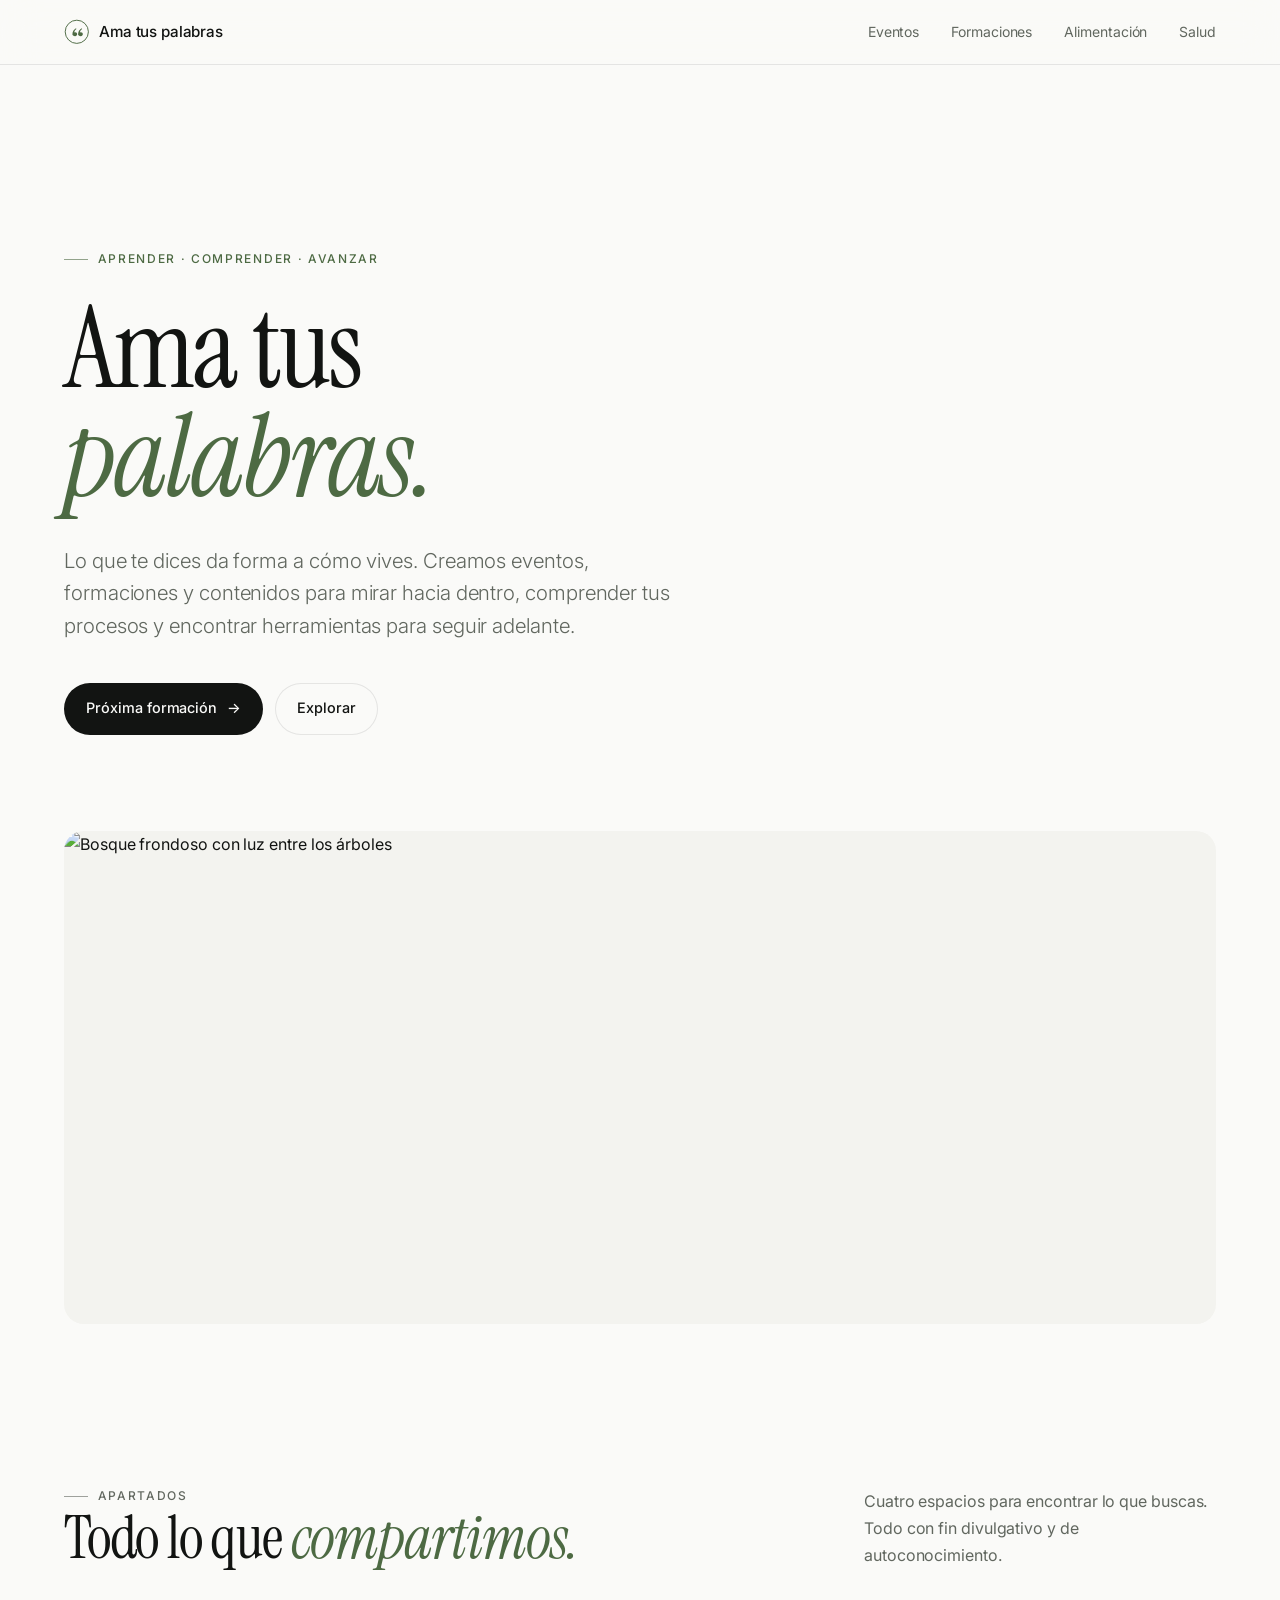
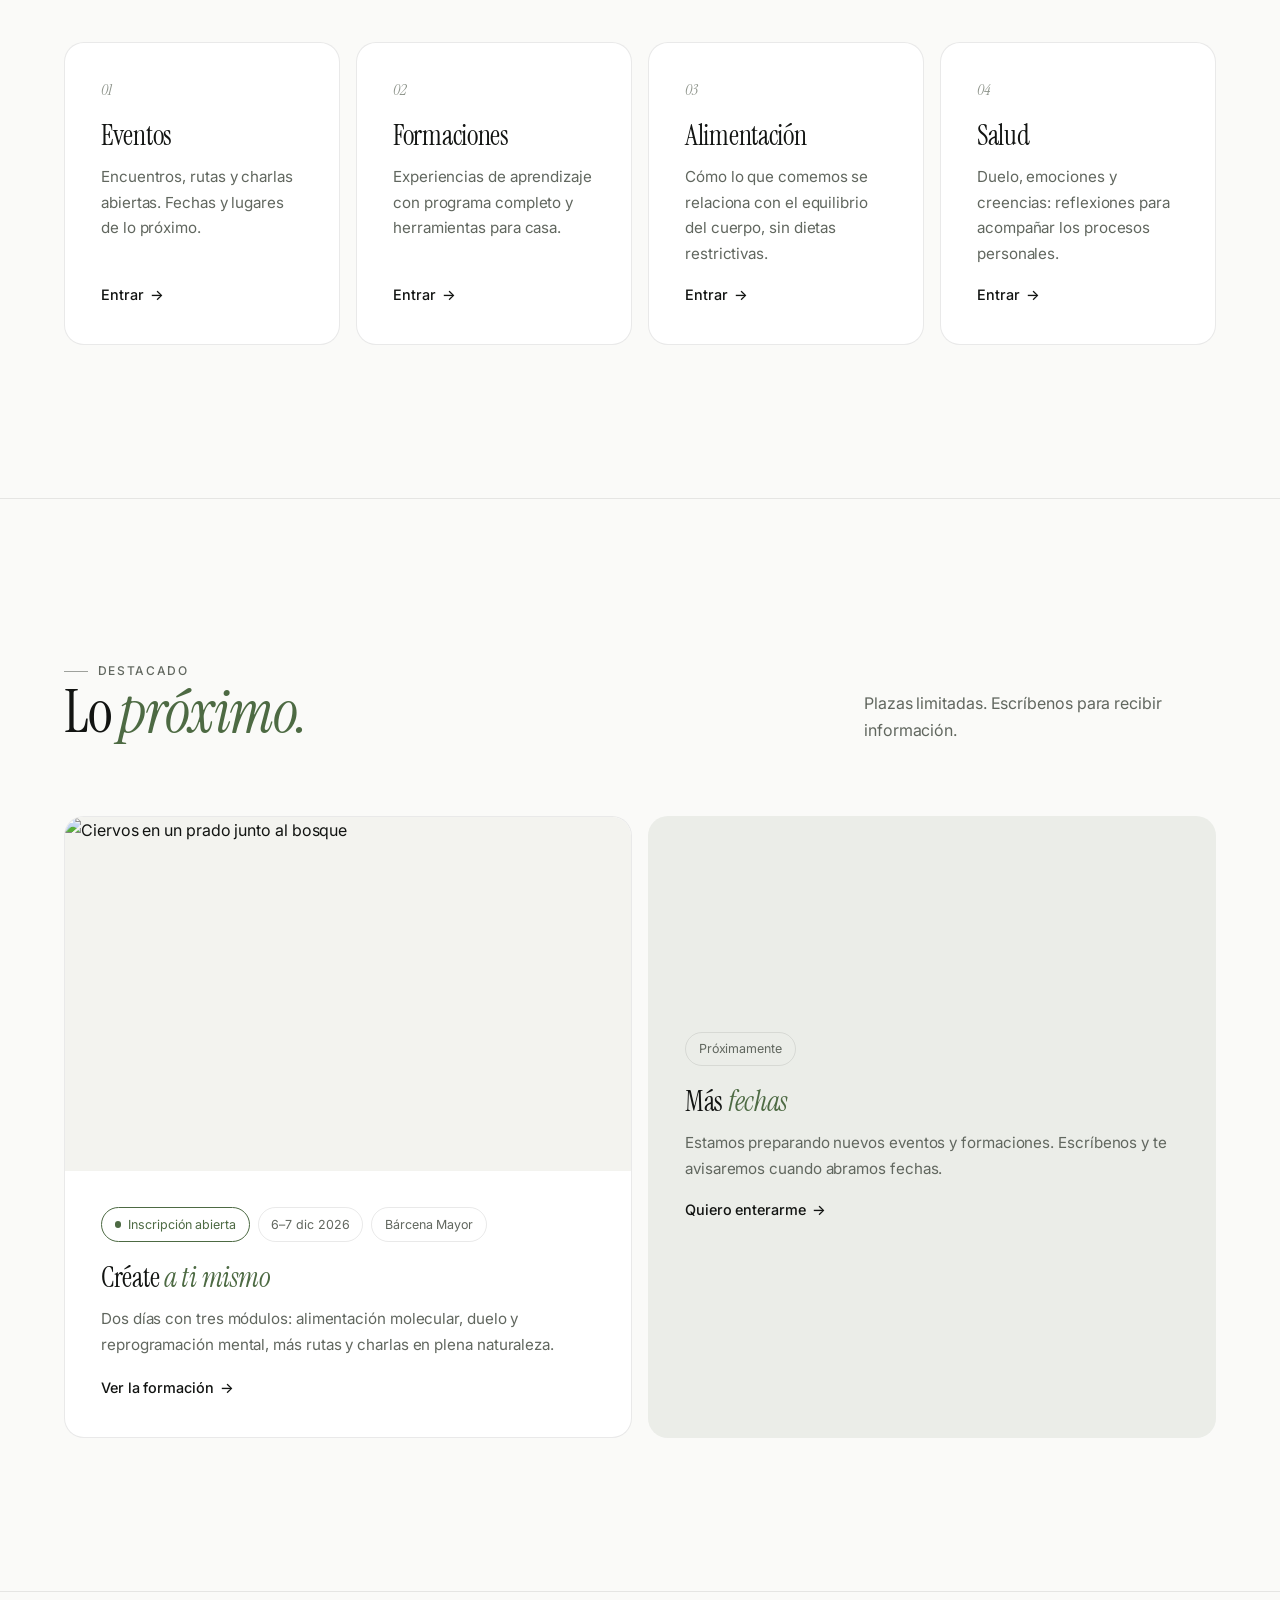
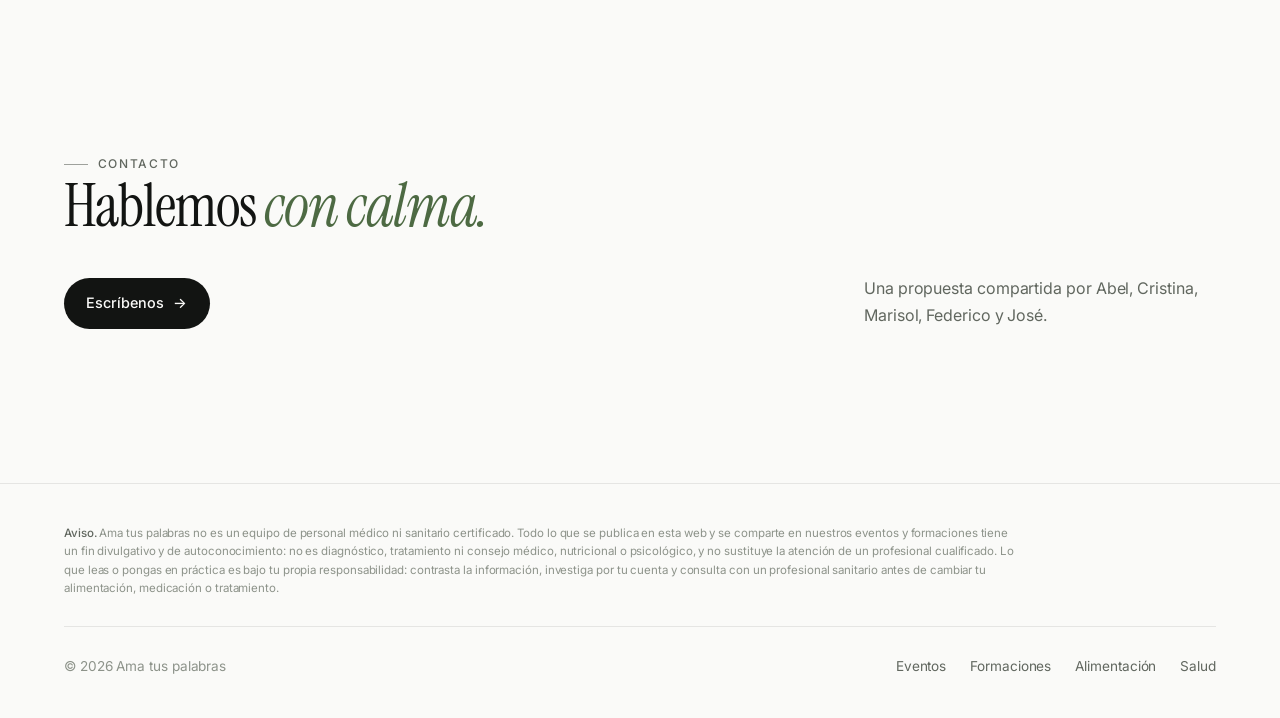
==== index.html @ 0606bfc2 "Web de Ama tus palabras con apartados Portada, eventos, formaciones, alimentación y salud con estilo" ====
<!doctype html>
<html lang="es">
<head>
  <meta charset="utf-8">
  <meta name="viewport" content="width=device-width, initial-scale=1, viewport-fit=cover">
  <meta name="color-scheme" content="light dark">
  <meta name="theme-color" content="#fafaf8" media="(prefers-color-scheme: light)">
  <meta name="theme-color" content="#0b0c0b" media="(prefers-color-scheme: dark)">
  <meta name="description" content="Ama tus palabras: eventos, formaciones y divulgación sobre alimentación y salud para comprender tus procesos y avanzar.">
  <title>Ama tus palabras</title>
  <link rel="icon" href="assets/mark.svg" type="image/svg+xml">
  <link rel="preconnect" href="https://fonts.googleapis.com">
  <link rel="preconnect" href="https://fonts.gstatic.com" crossorigin>
  <link rel="stylesheet" href="assets/site.css">
</head>
<body>
  <header class="site-header">
    <div class="wrap">
      <a class="brand" href="./" aria-label="Ama tus palabras, inicio">
        <svg viewBox="0 0 32 32" aria-hidden="true"><circle cx="16" cy="16" r="14.5" fill="none" stroke="currentColor" stroke-width="1.2"/><path d="M10.5 19.5c0-3.6 1.6-6.4 4.4-8l.7 1c-1.7 1.2-2.6 2.6-2.8 4.3.4-.2.8-.3 1.3-.3 1.4 0 2.4 1 2.4 2.4 0 1.5-1.1 2.6-2.6 2.6-2 0-3.4-1.4-3.4-2zM17.6 19.5c0-3.6 1.6-6.4 4.4-8l.7 1c-1.7 1.2-2.6 2.6-2.8 4.3.4-.2.8-.3 1.3-.3 1.4 0 2.4 1 2.4 2.4 0 1.5-1.1 2.6-2.6 2.6-2 0-3.4-1.4-3.4-2z" fill="currentColor"/></svg>
        <span>Ama tus palabras</span>
      </a>
      <button class="menu-toggle" aria-expanded="false" aria-controls="nav">
        <svg viewBox="0 0 24 24" fill="none" stroke="currentColor" stroke-width="1.5" stroke-linecap="round" aria-hidden="true"><path d="M4 8h16M4 16h16"/></svg>
        <span class="sr-only">Abrir menú</span>
      </button>
      <nav class="nav" id="nav">
        <a href="eventos/">Eventos</a>
        <a href="formaciones/">Formaciones</a>
        <a href="alimentacion/">Alimentación</a>
        <a href="salud/">Salud</a>
      </nav>
    </div>
  </header>

  <main>
    <section class="hero wrap">
      <p class="eyebrow reveal">Aprender · Comprender · Avanzar</p>
      <h1 class="display reveal">Ama tus<br><em>palabras.</em></h1>
      <p class="lead reveal">Lo que te dices da forma a cómo vives. Creamos eventos, formaciones y contenidos para mirar hacia dentro, comprender tus procesos y encontrar herramientas para seguir adelante.</p>
      <div class="actions reveal">
        <a class="button" href="formaciones/crea-te-a-ti-mismo/">Próxima formación <span class="arrow">→</span></a>
        <a class="button ghost" href="#apartados">Explorar</a>
      </div>
    </section>

    <div class="wrap reveal">
      <figure class="hero-media" style="margin:0">
        <img src="https://images.unsplash.com/photo-1448375240586-882707db888b?auto=format&amp;fit=crop&amp;w=1600&amp;q=80"
          srcset="https://images.unsplash.com/photo-1448375240586-882707db888b?auto=format&amp;fit=crop&amp;w=800&amp;q=80 800w,
          https://images.unsplash.com/photo-1448375240586-882707db888b?auto=format&amp;fit=crop&amp;w=1600&amp;q=80 1600w,
          https://images.unsplash.com/photo-1448375240586-882707db888b?auto=format&amp;fit=crop&amp;w=2400&amp;q=80 2400w,
          https://images.unsplash.com/photo-1448375240586-882707db888b?auto=format&amp;fit=crop&amp;w=3840&amp;q=80 3840w"
          sizes="(min-width: 1400px) 76rem, 100vw" alt="Bosque frondoso con luz entre los árboles" fetchpriority="high">
      </figure>
    </div>

    <section class="section wrap" id="apartados">
      <div class="section-head">
        <div>
          <p class="eyebrow reveal">Apartados</p>
          <h2 class="h2 reveal">Todo lo que <em>compartimos.</em></h2>
        </div>
        <p class="reveal">Cuatro espacios para encontrar lo que buscas. Todo con fin divulgativo y de autoconocimiento.</p>
      </div>
      <div class="grid grid-4">
        <a class="card reveal" href="eventos/">
          <span class="num">01</span>
          <h3 class="h3">Eventos</h3>
          <p>Encuentros, rutas y charlas abiertas. Fechas y lugares de lo próximo.</p>
          <span class="link" style="margin-top:auto">Entrar <span class="arrow">→</span></span>
        </a>
        <a class="card reveal" href="formaciones/">
          <span class="num">02</span>
          <h3 class="h3">Formaciones</h3>
          <p>Experiencias de aprendizaje con programa completo y herramientas para casa.</p>
          <span class="link" style="margin-top:auto">Entrar <span class="arrow">→</span></span>
        </a>
        <a class="card reveal" href="alimentacion/">
          <span class="num">03</span>
          <h3 class="h3">Alimentación</h3>
          <p>Cómo lo que comemos se relaciona con el equilibrio del cuerpo, sin dietas restrictivas.</p>
          <span class="link" style="margin-top:auto">Entrar <span class="arrow">→</span></span>
        </a>
        <a class="card reveal" href="salud/">
          <span class="num">04</span>
          <h3 class="h3">Salud</h3>
          <p>Duelo, emociones y creencias: reflexiones para acompañar los procesos personales.</p>
          <span class="link" style="margin-top:auto">Entrar <span class="arrow">→</span></span>
        </a>
      </div>
    </section>

    <section class="section wrap">
      <div class="section-head">
        <div>
          <p class="eyebrow reveal">Destacado</p>
          <h2 class="h2 reveal">Lo <em>próximo.</em></h2>
        </div>
        <p class="reveal">Plazas limitadas. Escríbenos para recibir información.</p>
      </div>
      <div class="grid grid-2">
        <a class="card reveal" href="formaciones/crea-te-a-ti-mismo/" style="padding:0;overflow:hidden">
          <div class="hero-media" style="aspect-ratio:16/10;border-radius:0">
            <img src="https://images.unsplash.com/photo-1472396961693-142e6e269027?auto=format&amp;fit=crop&amp;w=1600&amp;q=80"
          srcset="https://images.unsplash.com/photo-1472396961693-142e6e269027?auto=format&amp;fit=crop&amp;w=800&amp;q=80 800w,
          https://images.unsplash.com/photo-1472396961693-142e6e269027?auto=format&amp;fit=crop&amp;w=1600&amp;q=80 1600w,
          https://images.unsplash.com/photo-1472396961693-142e6e269027?auto=format&amp;fit=crop&amp;w=2400&amp;q=80 2400w"
          sizes="(min-width: 760px) 38rem, 100vw" alt="Ciervos en un prado junto al bosque" loading="lazy">
          </div>
          <div style="padding:clamp(1.5rem,3vw,2.25rem)">
            <div class="tags"><span class="tag live">Inscripción abierta</span><span class="tag">6–7 dic 2026</span><span class="tag">Bárcena Mayor</span></div>
            <h3 class="h3">Créate <em>a ti mismo</em></h3>
            <p>Dos días con tres módulos: alimentación molecular, duelo y reprogramación mental, más rutas y charlas en plena naturaleza.</p>
            <span class="link">Ver la formación <span class="arrow">→</span></span>
          </div>
        </a>
        <div class="card accent reveal" style="justify-content:center">
          <div class="tags"><span class="tag">Próximamente</span></div>
          <h3 class="h3">Más <em>fechas</em></h3>
          <p>Estamos preparando nuevos eventos y formaciones. Escríbenos y te avisaremos cuando abramos fechas.</p>
          <a class="link" href="#contacto">Quiero enterarme <span class="arrow">→</span></a>
        </div>
      </div>
    </section>

    <section class="section wrap" id="contacto">
      <div class="section-head" style="margin-bottom:0">
        <div>
          <p class="eyebrow reveal">Contacto</p>
          <h2 class="h2 reveal">Hablemos <em>con calma.</em></h2>
          <div class="actions reveal">
            <a class="button" href="mailto:?subject=Informaci%C3%B3n%20sobre%20Ama%20tus%20palabras">Escríbenos <span class="arrow">→</span></a>
          </div>
        </div>
        <p class="reveal">Una propuesta compartida por Abel, Cristina, Marisol, Federico y José.</p>
      </div>
    </section>
  </main>

  <footer class="site-footer">
    <div class="wrap">
      <p class="disclaimer"><strong>Aviso.</strong> Ama tus palabras no es un equipo de personal médico ni sanitario certificado. Todo lo que se publica en esta web y se comparte en nuestros eventos y formaciones tiene un fin divulgativo y de autoconocimiento: no es diagnóstico, tratamiento ni consejo médico, nutricional o psicológico, y no sustituye la atención de un profesional cualificado. Lo que leas o pongas en práctica es bajo tu propia responsabilidad: contrasta la información, investiga por tu cuenta y consulta con un profesional sanitario antes de cambiar tu alimentación, medicación o tratamiento.</p>
      <div class="footer-row">
        <span>© 2026 Ama tus palabras</span>
        <nav><a href="eventos/">Eventos</a> <a href="formaciones/">Formaciones</a> <a href="alimentacion/">Alimentación</a> <a href="salud/">Salud</a></nav>
      </div>
    </div>
  </footer>
  <script src="assets/site.js"></script>
</body>
</html>
---- assets/site.css ----
/* Ama tus palabras · sistema visual común
   Claro/oscuro automático según el dispositivo (prefers-color-scheme). */
@import url('https://fonts.googleapis.com/css2?family=Instrument+Serif:ital@0;1&family=Inter:wght@300;400;500;600&display=swap');

:root {
  color-scheme: light dark;
  --bg: #fafaf8;
  --surface: #ffffff;
  --surface-2: #f3f3ef;
  --ink: #121412;
  --muted: #61675f;
  --faint: #8d938a;
  --line: rgba(18, 20, 18, .09);
  --accent: #4d6a43;
  --accent-soft: rgba(77, 106, 67, .09);
  --on-accent: #ffffff;
  --shadow: 0 1px 2px rgba(18, 20, 18, .04), 0 12px 40px -12px rgba(18, 20, 18, .10);
  --header: rgba(250, 250, 248, .78);
  --img-dim: 0;

  --serif: 'Instrument Serif', 'Iowan Old Style', Georgia, serif;
  --sans: 'Inter', system-ui, -apple-system, 'Segoe UI', sans-serif;
  --radius: 1.25rem;
  --wrap: 76rem;
  --gutter: clamp(1rem, 5vw, 4rem);
  --section: clamp(5rem, 12vw, 10rem);
}

@media (prefers-color-scheme: dark) {
  :root {
    --bg: #0b0c0b;
    --surface: #131513;
    --surface-2: #181a18;
    --ink: #eceeea;
    --muted: #a0a69d;
    --faint: #737970;
    --line: rgba(255, 255, 255, .08);
    --accent: #a9c596;
    --accent-soft: rgba(169, 197, 150, .10);
    --on-accent: #0b0c0b;
    --shadow: 0 1px 2px rgba(0, 0, 0, .3), 0 16px 48px -16px rgba(0, 0, 0, .6);
    --header: rgba(11, 12, 11, .72);
    --img-dim: .18;
  }
}

/* Escala suave para pantallas grandes (2K/4K): todo está en rem */
html { font-size: 100%; scroll-behavior: smooth; -webkit-text-size-adjust: 100%; }
@media (min-width: 1800px) { html { font-size: 112.5%; } }
@media (min-width: 2400px) { html { font-size: 131.25%; } }
@media (min-width: 3200px) { html { font-size: 162.5%; } }

*, *::before, *::after { box-sizing: border-box; }
body {
  margin: 0;
  background: var(--bg);
  color: var(--ink);
  font: 400 1rem/1.7 var(--sans);
  letter-spacing: -.005em;
  -webkit-font-smoothing: antialiased;
  -moz-osx-font-smoothing: grayscale;
  text-rendering: optimizeLegibility;
  overflow-x: hidden;
}
img { display: block; max-width: 100%; height: auto; }
a { color: inherit; }
::selection { background: var(--accent); color: var(--on-accent); }
:focus-visible { outline: 2px solid var(--accent); outline-offset: 3px; border-radius: 4px; }

.wrap { width: 100%; max-width: calc(var(--wrap) + 2 * var(--gutter)); margin-inline: auto; padding-inline: var(--gutter); }
.sr-only { position: absolute; width: 1px; height: 1px; padding: 0; margin: -1px; overflow: hidden; clip: rect(0 0 0 0); white-space: nowrap; border: 0; }

/* Cabecera */
.site-header {
  position: sticky; top: 0; z-index: 20;
  background: var(--header);
  backdrop-filter: saturate(1.6) blur(18px);
  -webkit-backdrop-filter: saturate(1.6) blur(18px);
  border-bottom: 1px solid var(--line);
}
.site-header .wrap { height: 4rem; display: flex; align-items: center; justify-content: space-between; gap: 1.5rem; }
.brand { display: inline-flex; align-items: center; gap: .6rem; text-decoration: none; font-weight: 500; font-size: .95rem; letter-spacing: -.01em; }
.brand svg { width: 1.6rem; height: 1.6rem; color: var(--accent); }
.brand small { color: var(--faint); font-weight: 400; }
.nav { display: flex; align-items: center; gap: 2rem; }
.nav a { text-decoration: none; font-size: .875rem; color: var(--muted); transition: color .2s; }
.nav a:hover, .nav a[aria-current="page"] { color: var(--ink); }
.menu-toggle { display: none; background: none; border: 0; padding: .5rem; margin-right: -.5rem; color: var(--ink); cursor: pointer; }
.menu-toggle svg { width: 1.4rem; height: 1.4rem; display: block; }

@media (max-width: 760px) {
  .menu-toggle { display: block; }
  .brand small { display: none; }
  .nav {
    display: none; position: absolute; top: 4rem; left: 0; right: 0;
    flex-direction: column; align-items: stretch; gap: 0;
    padding: .5rem var(--gutter) 1.25rem;
    background: var(--bg); border-bottom: 1px solid var(--line);
  }
  .nav.open { display: flex; }
  .nav a { padding: .8rem 0; font-size: 1rem; border-bottom: 1px solid var(--line); }
  .nav a:last-child { border-bottom: 0; }
}

/* Tipografía */
.eyebrow {
  display: inline-flex; align-items: center; gap: .6rem;
  font-size: .75rem; font-weight: 500; letter-spacing: .14em; text-transform: uppercase; color: var(--accent);
  margin: 0 0 1.5rem;
}
.eyebrow::before { content: ""; width: 1.5rem; height: 1px; background: currentColor; opacity: .6; }
.display {
  font: 400 clamp(3.2rem, 9vw, 7.5rem)/.95 var(--serif);
  letter-spacing: -.025em; margin: 0;
}
.h2 { font: 400 clamp(2.2rem, 5vw, 3.75rem)/1.05 var(--serif); letter-spacing: -.02em; margin: 0; }
.h3 { font: 400 1.75rem/1.15 var(--serif); letter-spacing: -.01em; margin: 0; }
.display em, .h2 em, .h3 em { font-style: italic; color: var(--accent); }
.lead { font-size: clamp(1.1rem, 1.6vw, 1.3rem); line-height: 1.6; color: var(--muted); font-weight: 300; max-width: 38rem; margin: 2rem 0 0; }
.muted { color: var(--muted); }
.small { font-size: .875rem; }

/* Botones */
.actions { display: flex; flex-wrap: wrap; gap: .75rem; margin-top: 2.5rem; }
.button {
  display: inline-flex; align-items: center; gap: .6rem;
  padding: .85rem 1.4rem; border-radius: 999px;
  background: var(--ink); color: var(--bg);
  font-size: .9rem; font-weight: 500; text-decoration: none;
  transition: transform .25s cubic-bezier(.2,.8,.2,1), opacity .2s;
}
.button:hover { transform: translateY(-1px); opacity: .9; }
.button.ghost { background: transparent; color: var(--ink); box-shadow: inset 0 0 0 1px var(--line); }
.button.ghost:hover { box-shadow: inset 0 0 0 1px var(--muted); }
.arrow { transition: transform .25s; }
a:hover > .arrow { transform: translateX(3px); }

/* Secciones */
.section { padding-block: var(--section); }
.section + .section { border-top: 1px solid var(--line); }
.section-head { display: grid; grid-template-columns: 1fr minmax(0, 22rem); gap: 2rem 4rem; align-items: end; margin-bottom: clamp(2.5rem, 6vw, 4.5rem); }
.section-head p { margin: 0; color: var(--muted); }
@media (max-width: 760px) { .section-head { grid-template-columns: 1fr; } }

/* Hero */
.hero { padding-block: clamp(4.5rem, 14vw, 11rem) clamp(3rem, 8vw, 6rem); }
.hero-media {
  position: relative; overflow: hidden; border-radius: var(--radius);
  aspect-ratio: 21 / 9; background: var(--surface-2);
}
.hero-media img { width: 100%; height: 100%; object-fit: cover; }
.hero-media::after { content: ""; position: absolute; inset: 0; background: #000; opacity: var(--img-dim); pointer-events: none; }
@media (max-width: 760px) { .hero-media { aspect-ratio: 4 / 3; } }

/* Tarjetas */
.grid { display: grid; gap: 1rem; }
.grid-3 { grid-template-columns: repeat(3, minmax(0, 1fr)); }
.grid-2 { grid-template-columns: repeat(2, minmax(0, 1fr)); }
.grid-4 { grid-template-columns: repeat(4, minmax(0, 1fr)); }
@media (max-width: 1100px) { .grid-4 { grid-template-columns: repeat(2, minmax(0, 1fr)); } }
@media (max-width: 600px) { .grid-4 { grid-template-columns: 1fr; } }
@media (max-width: 960px) { .grid-3 { grid-template-columns: 1fr; } }
@media (max-width: 760px) { .grid-2 { grid-template-columns: 1fr; } }

.card {
  position: relative; display: flex; flex-direction: column;
  background: var(--surface); border: 1px solid var(--line); border-radius: var(--radius);
  padding: clamp(1.5rem, 3vw, 2.25rem);
  transition: transform .35s cubic-bezier(.2,.8,.2,1), box-shadow .35s;
}
a.card { text-decoration: none; }
a.card:hover { transform: translateY(-3px); box-shadow: var(--shadow); }
.card .num { font: italic 400 1rem var(--serif); color: var(--faint); }
.card .h3 { margin: 1.25rem 0 .75rem; }
.card p { margin: 0 0 1rem; color: var(--muted); font-size: .95rem; }
.card ul { margin: 0 0 1rem; padding: 0; list-style: none; }
.card li { position: relative; padding-left: 1.1rem; margin: .45rem 0; font-size: .9rem; color: var(--muted); }
.card li::before { content: ""; position: absolute; left: 0; top: .7em; width: .35rem; height: 1px; background: var(--accent); }
.card .promise { color: var(--ink); font-weight: 500; }
.card .note { margin-top: auto; padding-top: 1rem; border-top: 1px solid var(--line); font-size: .78rem; color: var(--faint); }
.card.accent { background: var(--accent-soft); border-color: transparent; }

.tag {
  display: inline-flex; align-items: center; gap: .45rem;
  padding: .35rem .8rem; border-radius: 999px;
  font-size: .78rem; color: var(--muted); border: 1px solid var(--line);
}
.tag.live { color: var(--accent); border-color: currentColor; }
.tag.live::before { content: ""; width: .4rem; height: .4rem; border-radius: 50%; background: currentColor; }
.tags { display: flex; flex-wrap: wrap; gap: .5rem; }

.link { display: inline-flex; align-items: center; gap: .4rem; font-size: .9rem; font-weight: 500; text-decoration: none; color: var(--ink); }

/* Lista numerada a dos columnas */
.steps { display: grid; grid-template-columns: repeat(2, minmax(0, 1fr)); column-gap: clamp(2rem, 6vw, 5rem); }
.steps article { display: grid; grid-template-columns: 3rem 1fr; gap: 1rem; padding: 1.75rem 0; border-top: 1px solid var(--line); }
.steps span { font: italic 400 1.5rem/1.2 var(--serif); color: var(--accent); }
.steps .h3 { font-size: 1.6rem; }
.steps p { margin: .4rem 0 0; color: var(--muted); font-size: .95rem; }
@media (max-width: 760px) { .steps { grid-template-columns: 1fr; } }

/* Bloque imagen + texto */
.split { display: grid; grid-template-columns: 1.1fr 1fr; gap: clamp(2rem, 6vw, 6rem); align-items: center; }
.split .hero-media { aspect-ratio: 4 / 5; }
@media (max-width: 860px) { .split { grid-template-columns: 1fr; } .split .hero-media { aspect-ratio: 16 / 10; } }

/* Datos */
.facts { display: grid; grid-template-columns: repeat(auto-fit, minmax(14rem, 1fr)); border-top: 1px solid var(--line); }
.facts > div { padding: 1.5rem 0; border-bottom: 1px solid var(--line); }
.facts small { display: block; font-size: .72rem; letter-spacing: .14em; text-transform: uppercase; color: var(--faint); margin-bottom: .35rem; }
.facts strong { font: 400 1.6rem/1.2 var(--serif); }

/* Pie */
.site-footer { border-top: 1px solid var(--line); padding-block: 2.5rem; font-size: .85rem; color: var(--faint); }
.site-footer .footer-row { display: flex; flex-wrap: wrap; justify-content: space-between; gap: 1rem; margin-top: 1.75rem; padding-top: 1.75rem; border-top: 1px solid var(--line); }
.site-footer nav { display: flex; flex-wrap: wrap; gap: 1.5rem; }
.site-footer a { text-decoration: none; color: var(--muted); }
.site-footer a:hover { color: var(--ink); }

/* Avisos legales: en pequeño */
.disclaimer { margin: 0; max-width: 60rem; font-size: .72rem; line-height: 1.6; color: var(--faint); }
.disclaimer strong { color: var(--muted); font-weight: 500; }
.notice {
  margin: 0; max-width: 46rem; padding: .9rem 1.1rem; border-radius: .75rem;
  border: 1px solid var(--line); background: var(--surface);
  font-size: .78rem; line-height: 1.6; color: var(--faint);
}
.notice::before { content: "ⓘ"; margin-right: .5rem; color: var(--accent); }

/* Agenda de eventos */
.agenda { border-top: 1px solid var(--line); }
.agenda-row {
  display: grid; grid-template-columns: 9rem 1fr 14rem 1.5rem; gap: 1.5rem; align-items: center;
  padding: 2rem 0; border-bottom: 1px solid var(--line); text-decoration: none; color: inherit;
}
.agenda-row time { font-size: .8rem; letter-spacing: .1em; text-transform: uppercase; color: var(--faint); }
.agenda-row time strong { display: block; font: 400 2.4rem/1 var(--serif); letter-spacing: -.02em; text-transform: none; color: var(--ink); }
.agenda-row p { margin: .35rem 0 0; color: var(--muted); font-size: .95rem; }
.agenda-row.empty { opacity: .7; }
a.agenda-row:hover .h3 { color: var(--accent); }
@media (max-width: 760px) { .agenda-row { grid-template-columns: 1fr; gap: .6rem; } .agenda-row .arrow { display: none; } }

/* Aparición suave */
@media (prefers-reduced-motion: no-preference) {
  .reveal { opacity: 0; transform: translateY(14px); transition: opacity .9s cubic-bezier(.2,.8,.2,1), transform .9s cubic-bezier(.2,.8,.2,1); }
  .reveal.in { opacity: 1; transform: none; }
}
@media (prefers-reduced-motion: reduce) { html { scroll-behavior: auto; } }
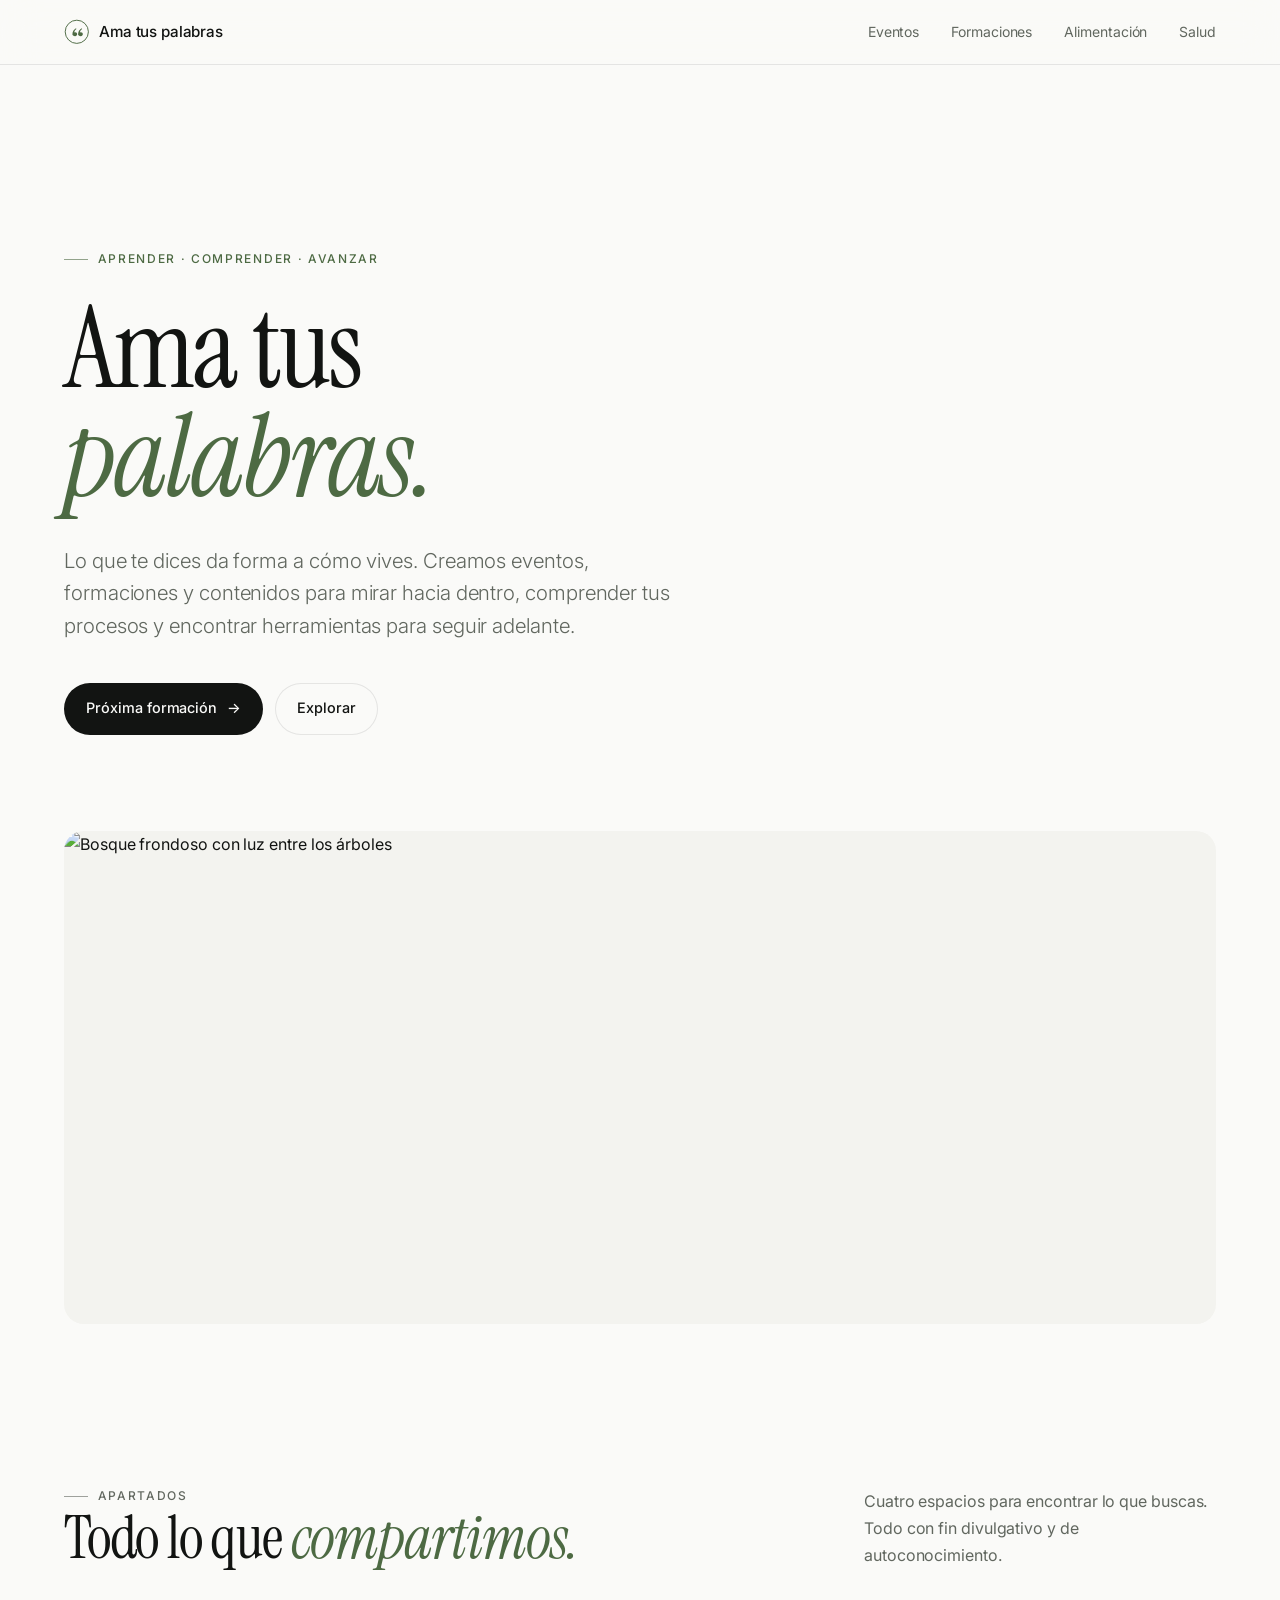
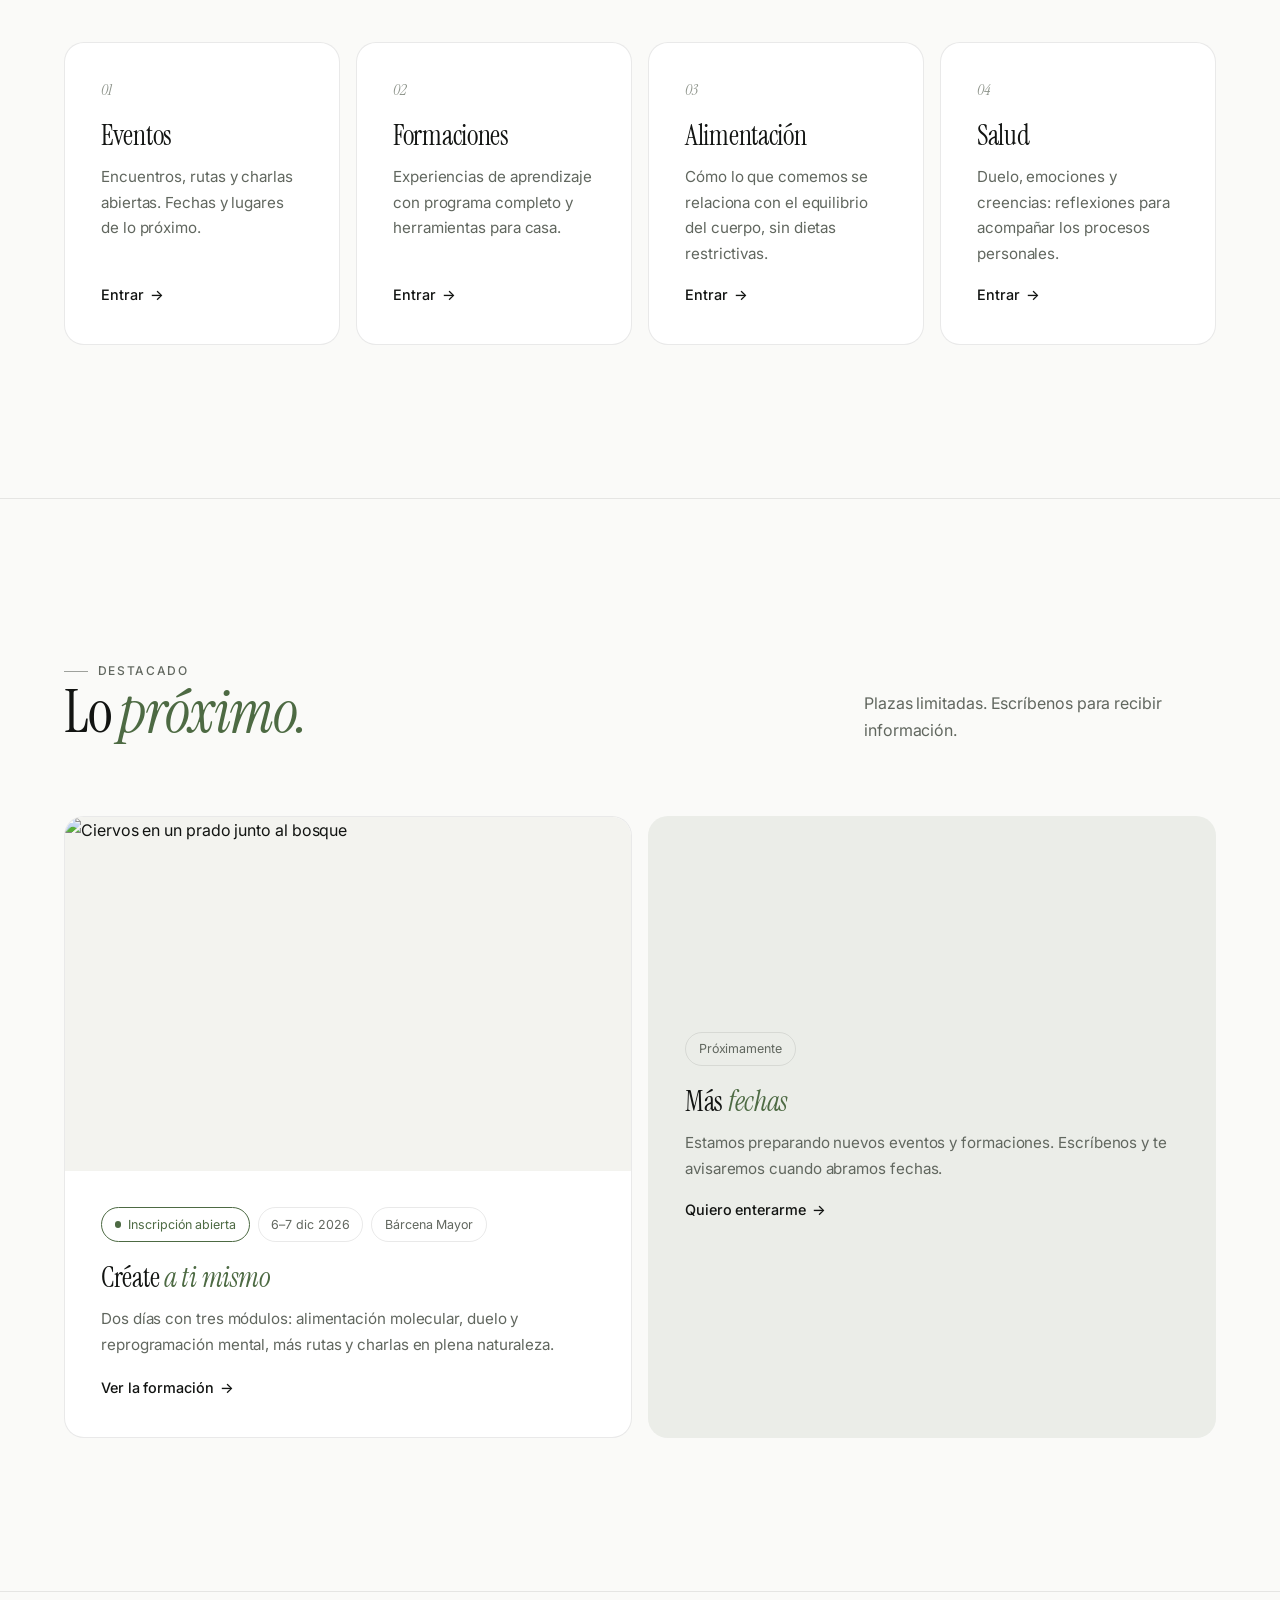
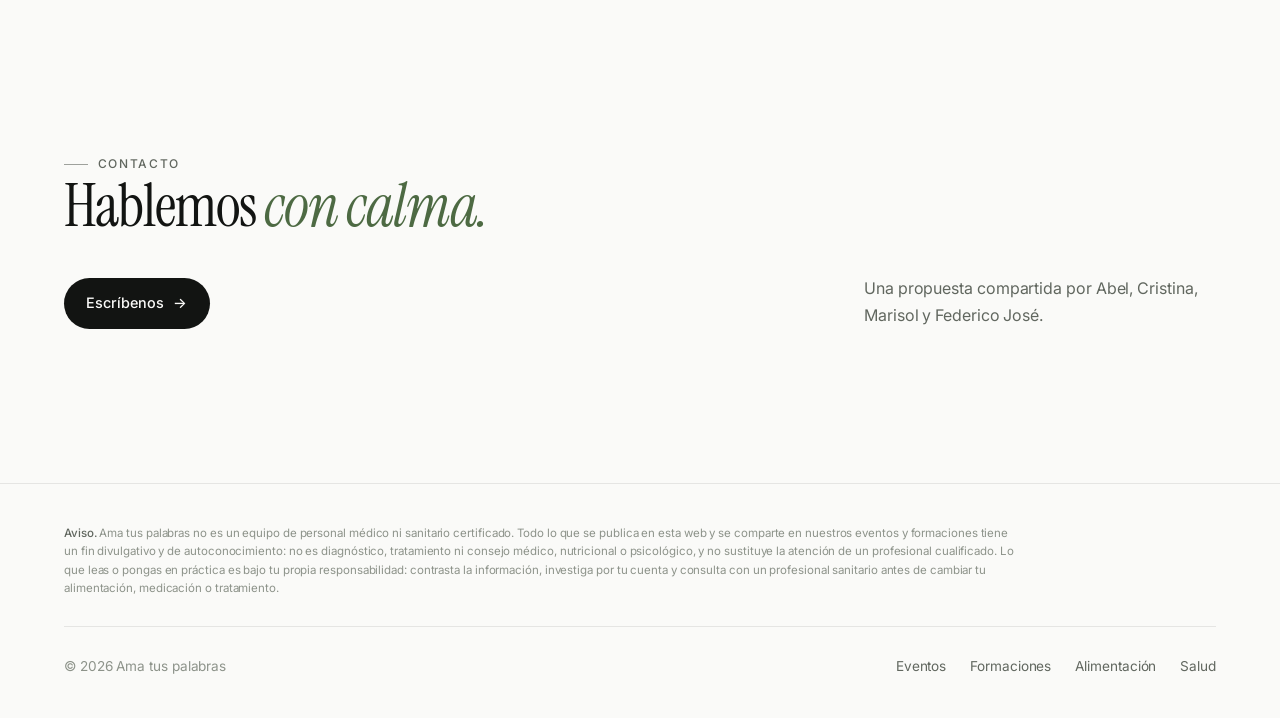
==== commit 11e01e12: "Corregir el nombre de Federico José Co-Authored-By: Claude Opus 5.5 <noreply@anthropic.com>" ====
--- a/index.html
+++ b/index.html
@@ -133,7 +133,7 @@
             <a class="button" href="mailto:?subject=Informaci%C3%B3n%20sobre%20Ama%20tus%20palabras">Escríbenos <span class="arrow">→</span></a>
           </div>
         </div>
-        <p class="reveal">Una propuesta compartida por Abel, Cristina, Marisol, Federico y José.</p>
+        <p class="reveal">Una propuesta compartida por Abel, Cristina, Marisol y Federico José.</p>
       </div>
     </section>
   </main>
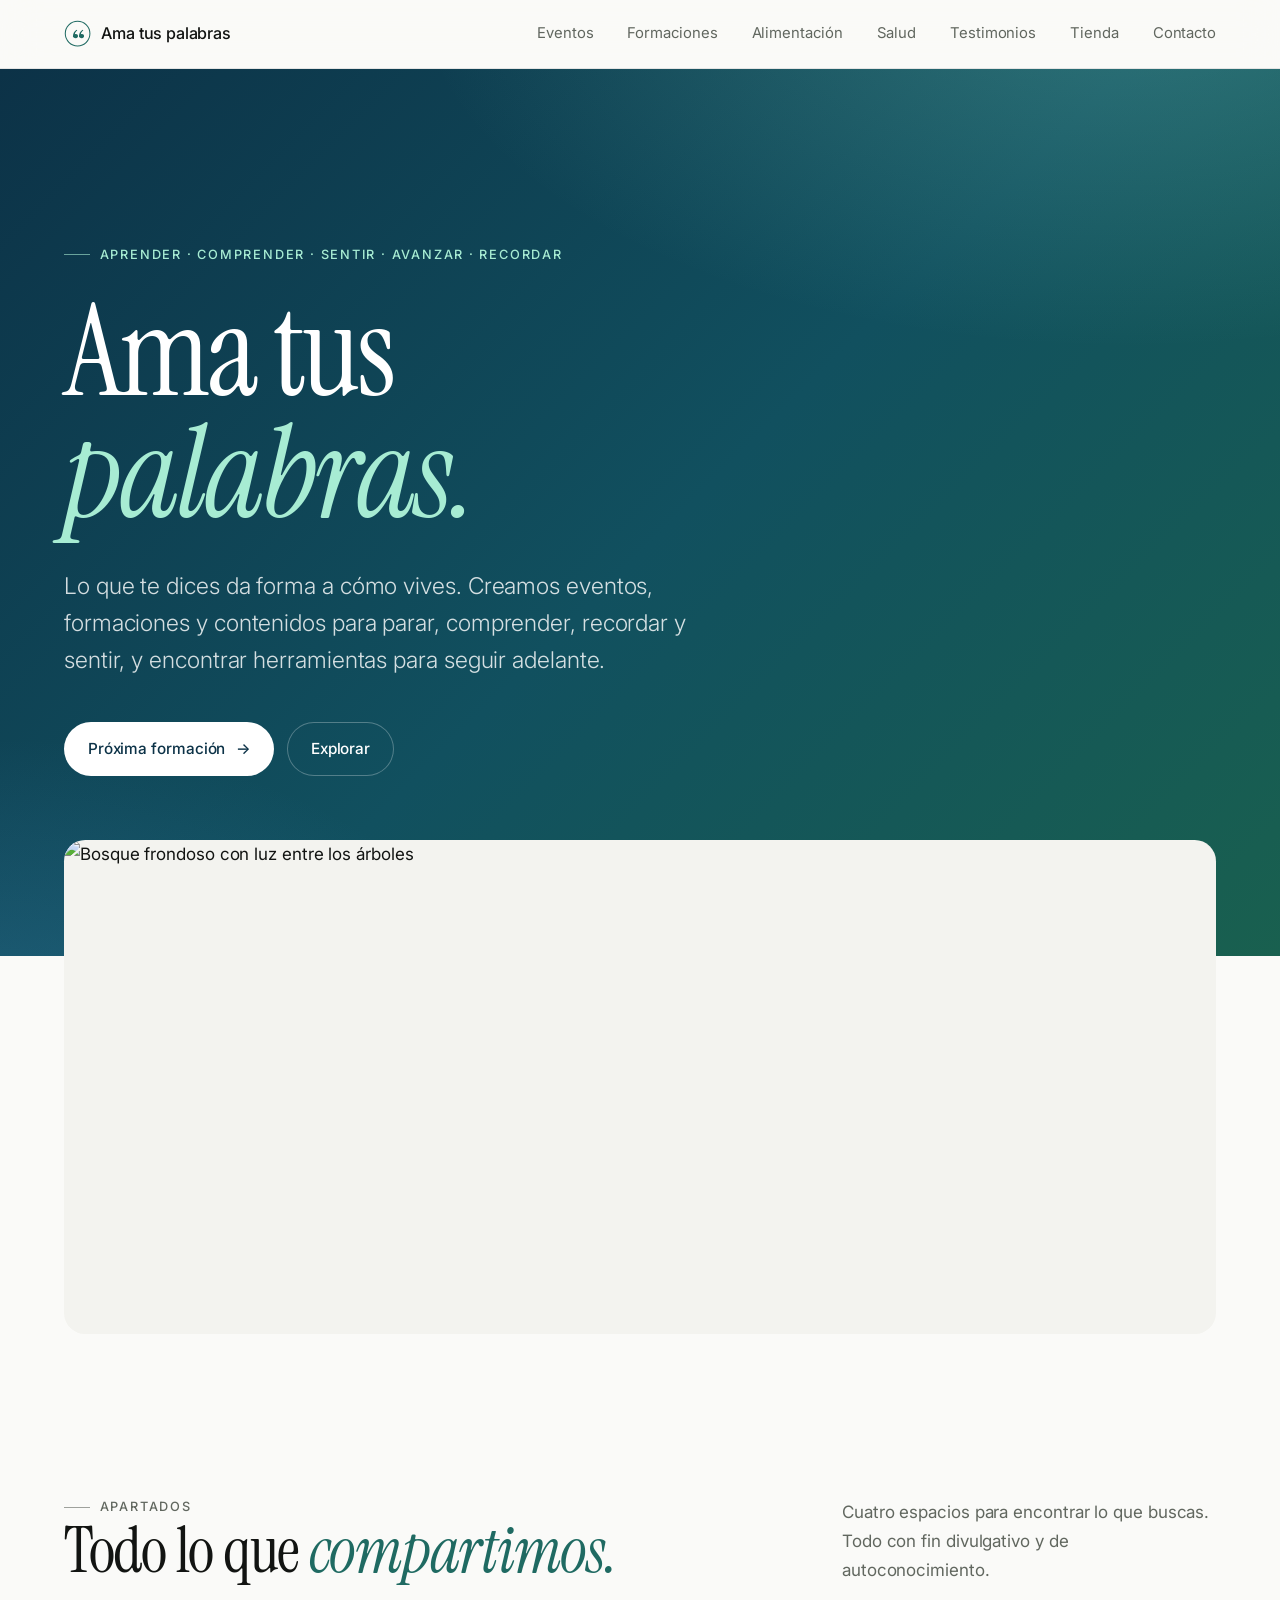
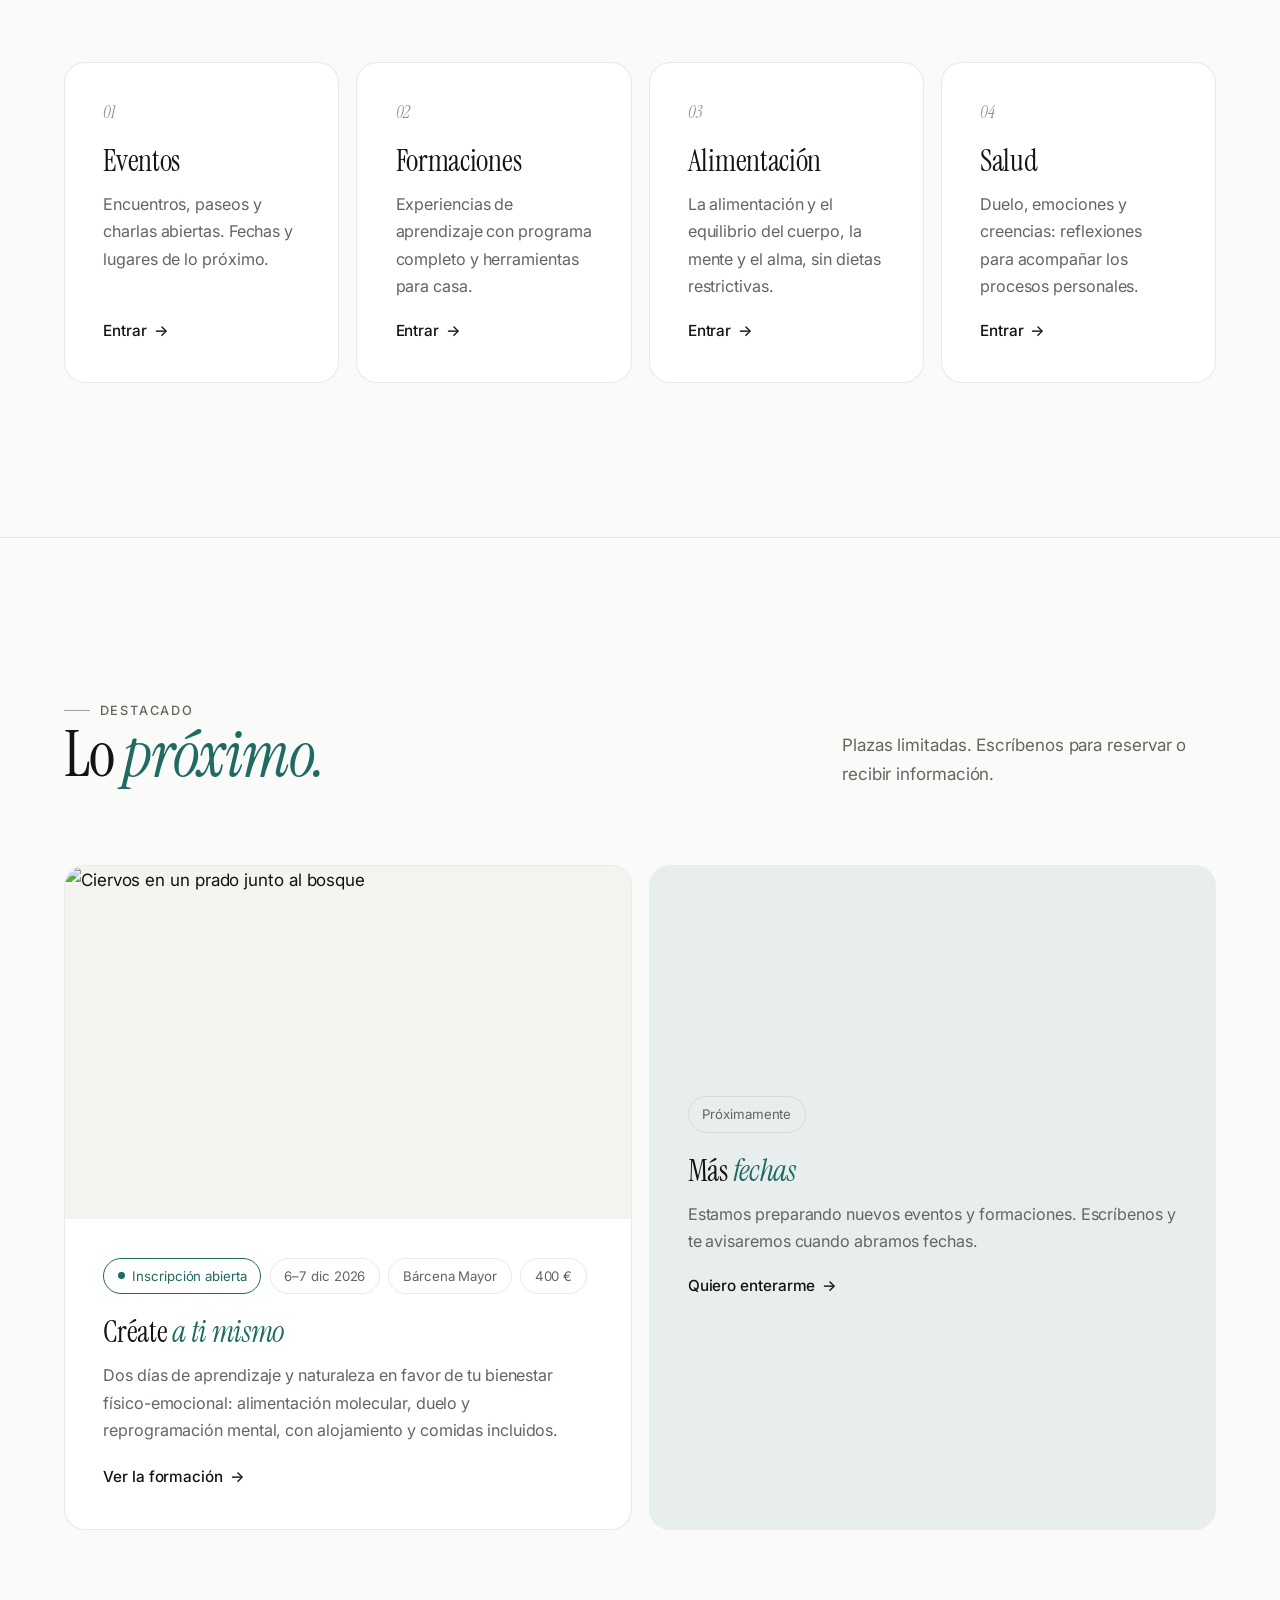
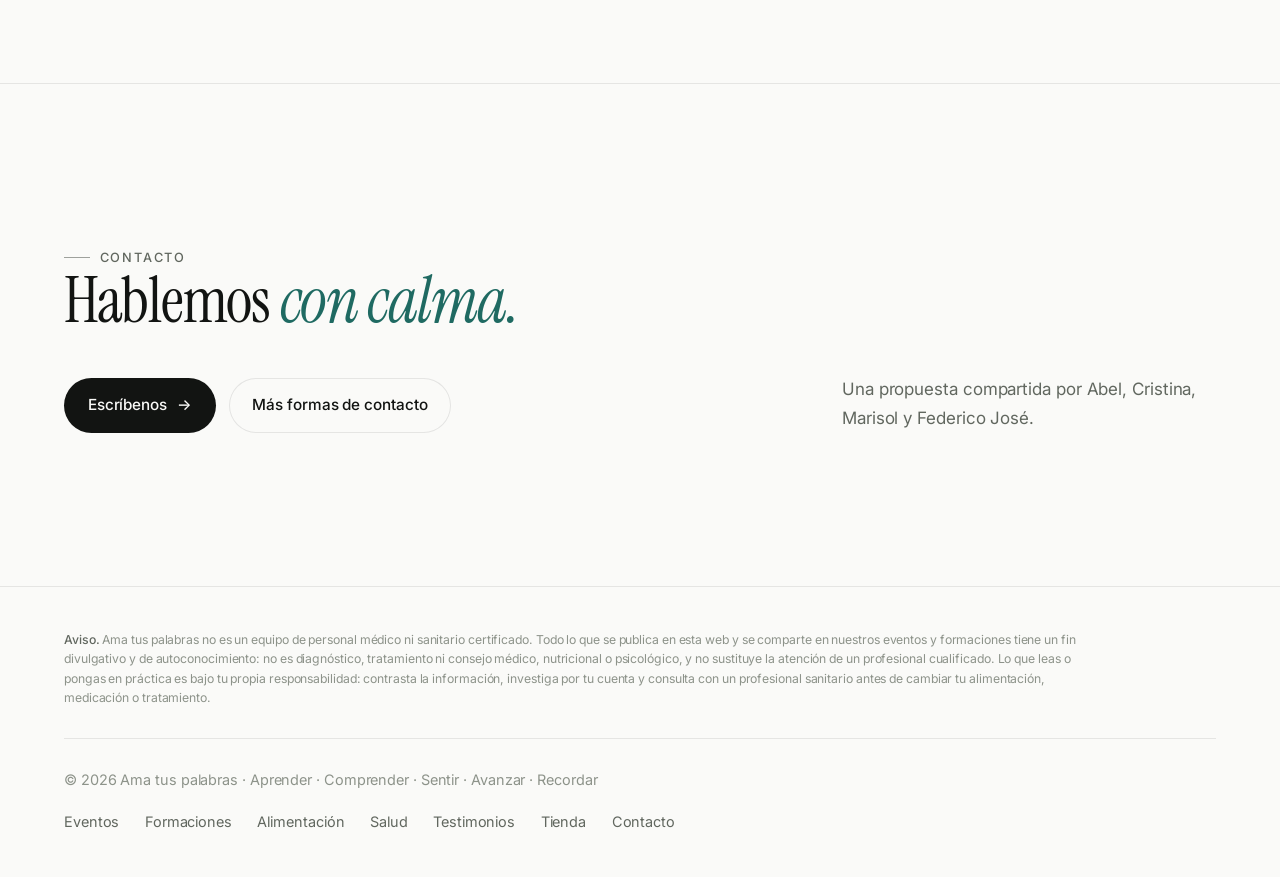
==== commit 901b41d2: "Cambios del equipo: bandas azul verdoso, qué incluye y precio, nuevos apartados - Créate a ti mismo:" ====
--- a/index.html
+++ b/index.html
@@ -8,7 +8,26 @@
   <meta name="theme-color" content="#0b0c0b" media="(prefers-color-scheme: dark)">
   <meta name="description" content="Ama tus palabras: eventos, formaciones y divulgación sobre alimentación y salud para comprender tus procesos y avanzar.">
   <title>Ama tus palabras</title>
+  <link rel="canonical" href="https://ama-tus-palabras.github.io/">
+  <meta property="og:type" content="website">
+  <meta property="og:site_name" content="Ama tus palabras">
+  <meta property="og:locale" content="es_ES">
+  <meta property="og:title" content="Ama tus palabras">
+  <meta property="og:description" content="Ama tus palabras: eventos, formaciones y divulgación sobre alimentación y salud para comprender tus procesos y avanzar.">
+  <meta property="og:url" content="https://ama-tus-palabras.github.io/">
+  <meta property="og:image" content="https://ama-tus-palabras.github.io/assets/og/portada.jpg">
+  <meta property="og:image:type" content="image/jpeg">
+  <meta property="og:image:width" content="1200">
+  <meta property="og:image:height" content="630">
+  <meta property="og:image:alt" content="Ama tus palabras · Ama tus palabras">
+  <meta name="twitter:card" content="summary_large_image">
+  <meta name="twitter:title" content="Ama tus palabras">
+  <meta name="twitter:description" content="Ama tus palabras: eventos, formaciones y divulgación sobre alimentación y salud para comprender tus procesos y avanzar.">
+  <meta name="twitter:image" content="https://ama-tus-palabras.github.io/assets/og/portada.jpg">
   <link rel="icon" href="assets/mark.svg" type="image/svg+xml">
+  <link rel="icon" href="assets/icon-192.png" type="image/png" sizes="192x192">
+  <link rel="apple-touch-icon" href="assets/apple-touch-icon.png">
+  <link rel="manifest" href="manifest.webmanifest">
   <link rel="preconnect" href="https://fonts.googleapis.com">
   <link rel="preconnect" href="https://fonts.gstatic.com" crossorigin>
   <link rel="stylesheet" href="assets/site.css">
@@ -29,22 +48,25 @@
         <a href="formaciones/">Formaciones</a>
         <a href="alimentacion/">Alimentación</a>
         <a href="salud/">Salud</a>
+        <a href="testimonios/">Testimonios</a>
+        <a href="tienda/">Tienda</a>
+        <a href="contacto/">Contacto</a>
       </nav>
     </div>
   </header>
 
   <main>
     <section class="hero wrap">
-      <p class="eyebrow reveal">Aprender · Comprender · Avanzar</p>
+      <p class="eyebrow reveal">Aprender · Comprender · Sentir · Avanzar · Recordar</p>
       <h1 class="display reveal">Ama tus<br><em>palabras.</em></h1>
-      <p class="lead reveal">Lo que te dices da forma a cómo vives. Creamos eventos, formaciones y contenidos para mirar hacia dentro, comprender tus procesos y encontrar herramientas para seguir adelante.</p>
+      <p class="lead reveal">Lo que te dices da forma a cómo vives. Creamos eventos, formaciones y contenidos para parar, comprender, recordar y sentir, y encontrar herramientas para seguir adelante.</p>
       <div class="actions reveal">
         <a class="button" href="formaciones/crea-te-a-ti-mismo/">Próxima formación <span class="arrow">→</span></a>
         <a class="button ghost" href="#apartados">Explorar</a>
       </div>
     </section>
 
-    <div class="wrap reveal">
+    <div class="wrap pull reveal">
       <figure class="hero-media" style="margin:0">
         <img src="https://images.unsplash.com/photo-1448375240586-882707db888b?auto=format&amp;fit=crop&amp;w=1600&amp;q=80"
           srcset="https://images.unsplash.com/photo-1448375240586-882707db888b?auto=format&amp;fit=crop&amp;w=800&amp;q=80 800w,
@@ -67,7 +89,7 @@
         <a class="card reveal" href="eventos/">
           <span class="num">01</span>
           <h3 class="h3">Eventos</h3>
-          <p>Encuentros, rutas y charlas abiertas. Fechas y lugares de lo próximo.</p>
+          <p>Encuentros, paseos y charlas abiertas. Fechas y lugares de lo próximo.</p>
           <span class="link" style="margin-top:auto">Entrar <span class="arrow">→</span></span>
         </a>
         <a class="card reveal" href="formaciones/">
@@ -79,7 +101,7 @@
         <a class="card reveal" href="alimentacion/">
           <span class="num">03</span>
           <h3 class="h3">Alimentación</h3>
-          <p>Cómo lo que comemos se relaciona con el equilibrio del cuerpo, sin dietas restrictivas.</p>
+          <p>La alimentación y el equilibrio del cuerpo, la mente y el alma, sin dietas restrictivas.</p>
           <span class="link" style="margin-top:auto">Entrar <span class="arrow">→</span></span>
         </a>
         <a class="card reveal" href="salud/">
@@ -97,7 +119,7 @@
           <p class="eyebrow reveal">Destacado</p>
           <h2 class="h2 reveal">Lo <em>próximo.</em></h2>
         </div>
-        <p class="reveal">Plazas limitadas. Escríbenos para recibir información.</p>
+        <p class="reveal">Plazas limitadas. Escríbenos para reservar o recibir información.</p>
       </div>
       <div class="grid grid-2">
         <a class="card reveal" href="formaciones/crea-te-a-ti-mismo/" style="padding:0;overflow:hidden">
@@ -109,9 +131,9 @@
           sizes="(min-width: 760px) 38rem, 100vw" alt="Ciervos en un prado junto al bosque" loading="lazy">
           </div>
           <div style="padding:clamp(1.5rem,3vw,2.25rem)">
-            <div class="tags"><span class="tag live">Inscripción abierta</span><span class="tag">6–7 dic 2026</span><span class="tag">Bárcena Mayor</span></div>
+            <div class="tags"><span class="tag live">Inscripción abierta</span><span class="tag">6–7 dic 2026</span><span class="tag">Bárcena Mayor</span><span class="tag">400 €</span></div>
             <h3 class="h3">Créate <em>a ti mismo</em></h3>
-            <p>Dos días con tres módulos: alimentación molecular, duelo y reprogramación mental, más rutas y charlas en plena naturaleza.</p>
+            <p>Dos días de aprendizaje y naturaleza en favor de tu bienestar físico-emocional: alimentación molecular, duelo y reprogramación mental, con alojamiento y comidas incluidos.</p>
             <span class="link">Ver la formación <span class="arrow">→</span></span>
           </div>
         </a>
@@ -130,7 +152,8 @@
           <p class="eyebrow reveal">Contacto</p>
           <h2 class="h2 reveal">Hablemos <em>con calma.</em></h2>
           <div class="actions reveal">
-            <a class="button" href="mailto:?subject=Informaci%C3%B3n%20sobre%20Ama%20tus%20palabras">Escríbenos <span class="arrow">→</span></a>
+            <a class="button" href="mailto:federico@fe-derico.com?subject=Informaci%C3%B3n%20sobre%20Ama%20tus%20palabras">Escríbenos <span class="arrow">→</span></a>
+            <a class="button ghost" href="contacto/">Más formas de contacto</a>
           </div>
         </div>
         <p class="reveal">Una propuesta compartida por Abel, Cristina, Marisol y Federico José.</p>
@@ -142,8 +165,8 @@
     <div class="wrap">
       <p class="disclaimer"><strong>Aviso.</strong> Ama tus palabras no es un equipo de personal médico ni sanitario certificado. Todo lo que se publica en esta web y se comparte en nuestros eventos y formaciones tiene un fin divulgativo y de autoconocimiento: no es diagnóstico, tratamiento ni consejo médico, nutricional o psicológico, y no sustituye la atención de un profesional cualificado. Lo que leas o pongas en práctica es bajo tu propia responsabilidad: contrasta la información, investiga por tu cuenta y consulta con un profesional sanitario antes de cambiar tu alimentación, medicación o tratamiento.</p>
       <div class="footer-row">
-        <span>© 2026 Ama tus palabras</span>
-        <nav><a href="eventos/">Eventos</a> <a href="formaciones/">Formaciones</a> <a href="alimentacion/">Alimentación</a> <a href="salud/">Salud</a></nav>
+        <span>© 2026 Ama tus palabras · Aprender · Comprender · Sentir · Avanzar · Recordar</span>
+        <nav><a href="eventos/">Eventos</a> <a href="formaciones/">Formaciones</a> <a href="alimentacion/">Alimentación</a> <a href="salud/">Salud</a> <a href="testimonios/">Testimonios</a> <a href="tienda/">Tienda</a> <a href="contacto/">Contacto</a></nav>
       </div>
     </div>
   </footer>
--- a/assets/site.css
+++ b/assets/site.css
@@ -11,8 +11,15 @@
   --muted: #61675f;
   --faint: #8d938a;
   --line: rgba(18, 20, 18, .09);
-  --accent: #4d6a43;
-  --accent-soft: rgba(77, 106, 67, .09);
+  --accent: #1f6a62;
+  --accent-soft: rgba(31, 106, 98, .08);
+  --band: radial-gradient(70rem 36rem at 88% -10%, rgba(126, 214, 192, .28), transparent 60%),
+          radial-gradient(50rem 30rem at 0% 110%, rgba(64, 140, 190, .30), transparent 60%),
+          linear-gradient(135deg, #0c3247 0%, #11505f 52%, #19604f 100%);
+  --band-ink: #ffffff;
+  --band-muted: rgba(255, 255, 255, .82);
+  --band-accent: #a7ecd3;
+  --band-line: rgba(255, 255, 255, .28);
   --on-accent: #ffffff;
   --shadow: 0 1px 2px rgba(18, 20, 18, .04), 0 12px 40px -12px rgba(18, 20, 18, .10);
   --header: rgba(250, 250, 248, .78);
@@ -35,8 +42,11 @@
     --muted: #a0a69d;
     --faint: #737970;
     --line: rgba(255, 255, 255, .08);
-    --accent: #a9c596;
-    --accent-soft: rgba(169, 197, 150, .10);
+    --accent: #8fd6c4;
+    --accent-soft: rgba(143, 214, 196, .09);
+    --band: radial-gradient(70rem 36rem at 88% -10%, rgba(126, 214, 192, .18), transparent 60%),
+            radial-gradient(50rem 30rem at 0% 110%, rgba(64, 140, 190, .22), transparent 60%),
+            linear-gradient(135deg, #082433 0%, #0c3b47 52%, #12463b 100%);
     --on-accent: #0b0c0b;
     --shadow: 0 1px 2px rgba(0, 0, 0, .3), 0 16px 48px -16px rgba(0, 0, 0, .6);
     --header: rgba(11, 12, 11, .72);
@@ -45,10 +55,10 @@
 }
 
 /* Escala suave para pantallas grandes (2K/4K): todo está en rem */
-html { font-size: 100%; scroll-behavior: smooth; -webkit-text-size-adjust: 100%; }
-@media (min-width: 1800px) { html { font-size: 112.5%; } }
-@media (min-width: 2400px) { html { font-size: 131.25%; } }
-@media (min-width: 3200px) { html { font-size: 162.5%; } }
+html { font-size: 106.25%; scroll-behavior: smooth; -webkit-text-size-adjust: 100%; }
+@media (min-width: 1800px) { html { font-size: 118.75%; } }
+@media (min-width: 2400px) { html { font-size: 137.5%; } }
+@media (min-width: 3200px) { html { font-size: 168.75%; } }
 
 *, *::before, *::after { box-sizing: border-box; }
 body {
@@ -88,7 +98,7 @@
 .menu-toggle { display: none; background: none; border: 0; padding: .5rem; margin-right: -.5rem; color: var(--ink); cursor: pointer; }
 .menu-toggle svg { width: 1.4rem; height: 1.4rem; display: block; }
 
-@media (max-width: 760px) {
+@media (max-width: 1080px) {
   .menu-toggle { display: block; }
   .brand small { display: none; }
   .nav {
@@ -116,7 +126,7 @@
 .h2 { font: 400 clamp(2.2rem, 5vw, 3.75rem)/1.05 var(--serif); letter-spacing: -.02em; margin: 0; }
 .h3 { font: 400 1.75rem/1.15 var(--serif); letter-spacing: -.01em; margin: 0; }
 .display em, .h2 em, .h3 em { font-style: italic; color: var(--accent); }
-.lead { font-size: clamp(1.1rem, 1.6vw, 1.3rem); line-height: 1.6; color: var(--muted); font-weight: 300; max-width: 38rem; margin: 2rem 0 0; }
+.lead { font-size: clamp(1.15rem, 1.8vw, 1.45rem); line-height: 1.6; color: var(--muted); font-weight: 300; max-width: 38rem; margin: 2rem 0 0; }
 .muted { color: var(--muted); }
 .small { font-size: .875rem; }
 
@@ -138,12 +148,31 @@
 /* Secciones */
 .section { padding-block: var(--section); }
 .section + .section { border-top: 1px solid var(--line); }
+.band + .section, .section + .band, .hero + .section { border-top: 0; }
 .section-head { display: grid; grid-template-columns: 1fr minmax(0, 22rem); gap: 2rem 4rem; align-items: end; margin-bottom: clamp(2.5rem, 6vw, 4.5rem); }
 .section-head p { margin: 0; color: var(--muted); }
 @media (max-width: 760px) { .section-head { grid-template-columns: 1fr; } }
 
 /* Hero */
-.hero { padding-block: clamp(4.5rem, 14vw, 11rem) clamp(3rem, 8vw, 6rem); }
+.hero { padding-block: clamp(4.5rem, 13vw, 10rem) clamp(4rem, 9vw, 7rem); }
+.hero .display { font-size: clamp(3.6rem, 10vw, 8.5rem); }
+.hero:has(+ .pull) { padding-bottom: clamp(7rem, 14vw, 11rem); }
+.pull { position: relative; z-index: 1; margin-top: calc(-1 * clamp(4rem, 9vw, 7rem)); }
+
+/* Bandas azul verdoso a todo lo ancho con texto blanco */
+.hero, .band { position: relative; isolation: isolate; color: var(--band-ink); }
+.hero::before, .band::before {
+  content: ""; position: absolute; z-index: -1; top: 0; bottom: 0;
+  left: calc(50% - 50vw); right: calc(50% - 50vw); background: var(--band);
+}
+.hero .eyebrow, .band .eyebrow { color: var(--band-accent); }
+.hero em, .band em { color: var(--band-accent) !important; }
+.hero .lead, .band .lead, .band p { color: var(--band-muted); }
+.hero .button, .band .button { background: #fff; color: #0c3247; }
+.hero .button.ghost, .band .button.ghost { background: transparent; color: #fff; box-shadow: inset 0 0 0 1px var(--band-line); }
+.hero .button.ghost:hover, .band .button.ghost:hover { box-shadow: inset 0 0 0 1px #fff; }
+.band .tag { color: #fff; border-color: var(--band-line); }
+.band .hero-media::after { opacity: 0; }
 .hero-media {
   position: relative; overflow: hidden; border-radius: var(--radius);
   aspect-ratio: 21 / 9; background: var(--surface-2);
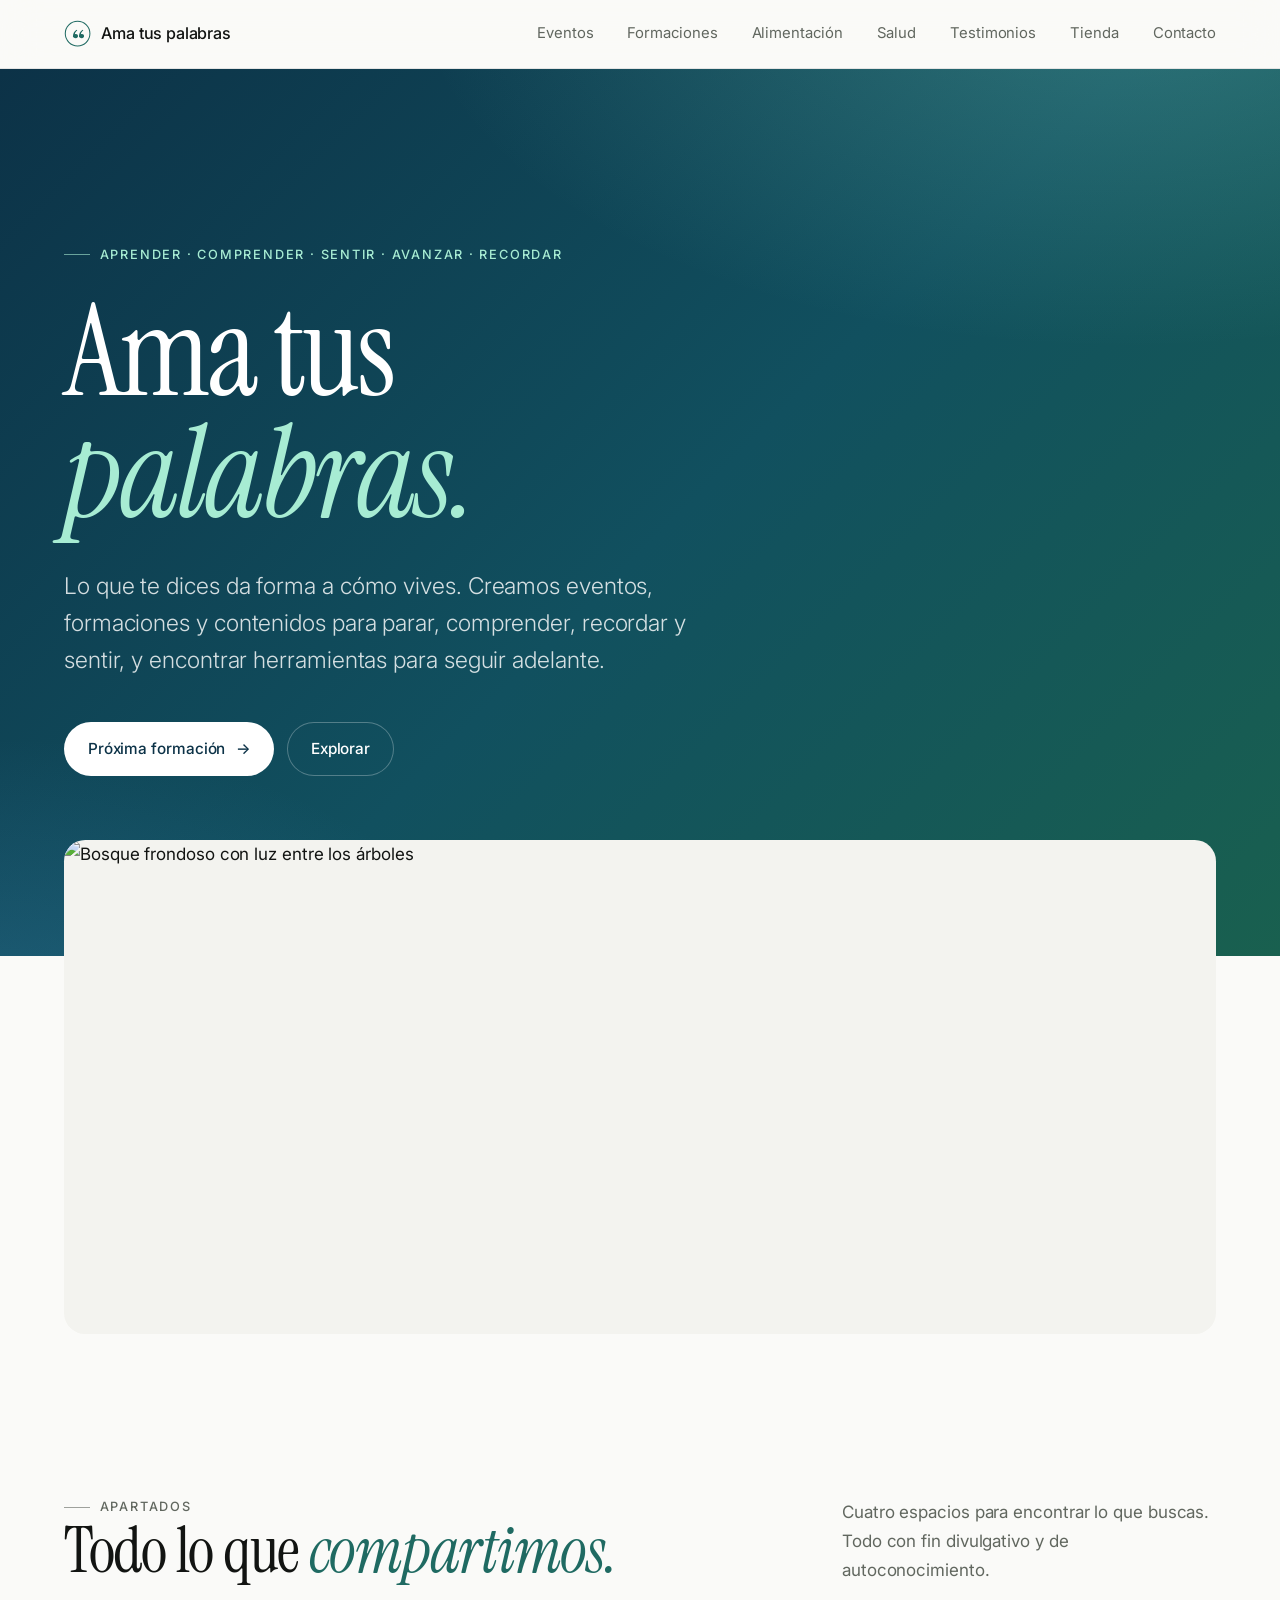
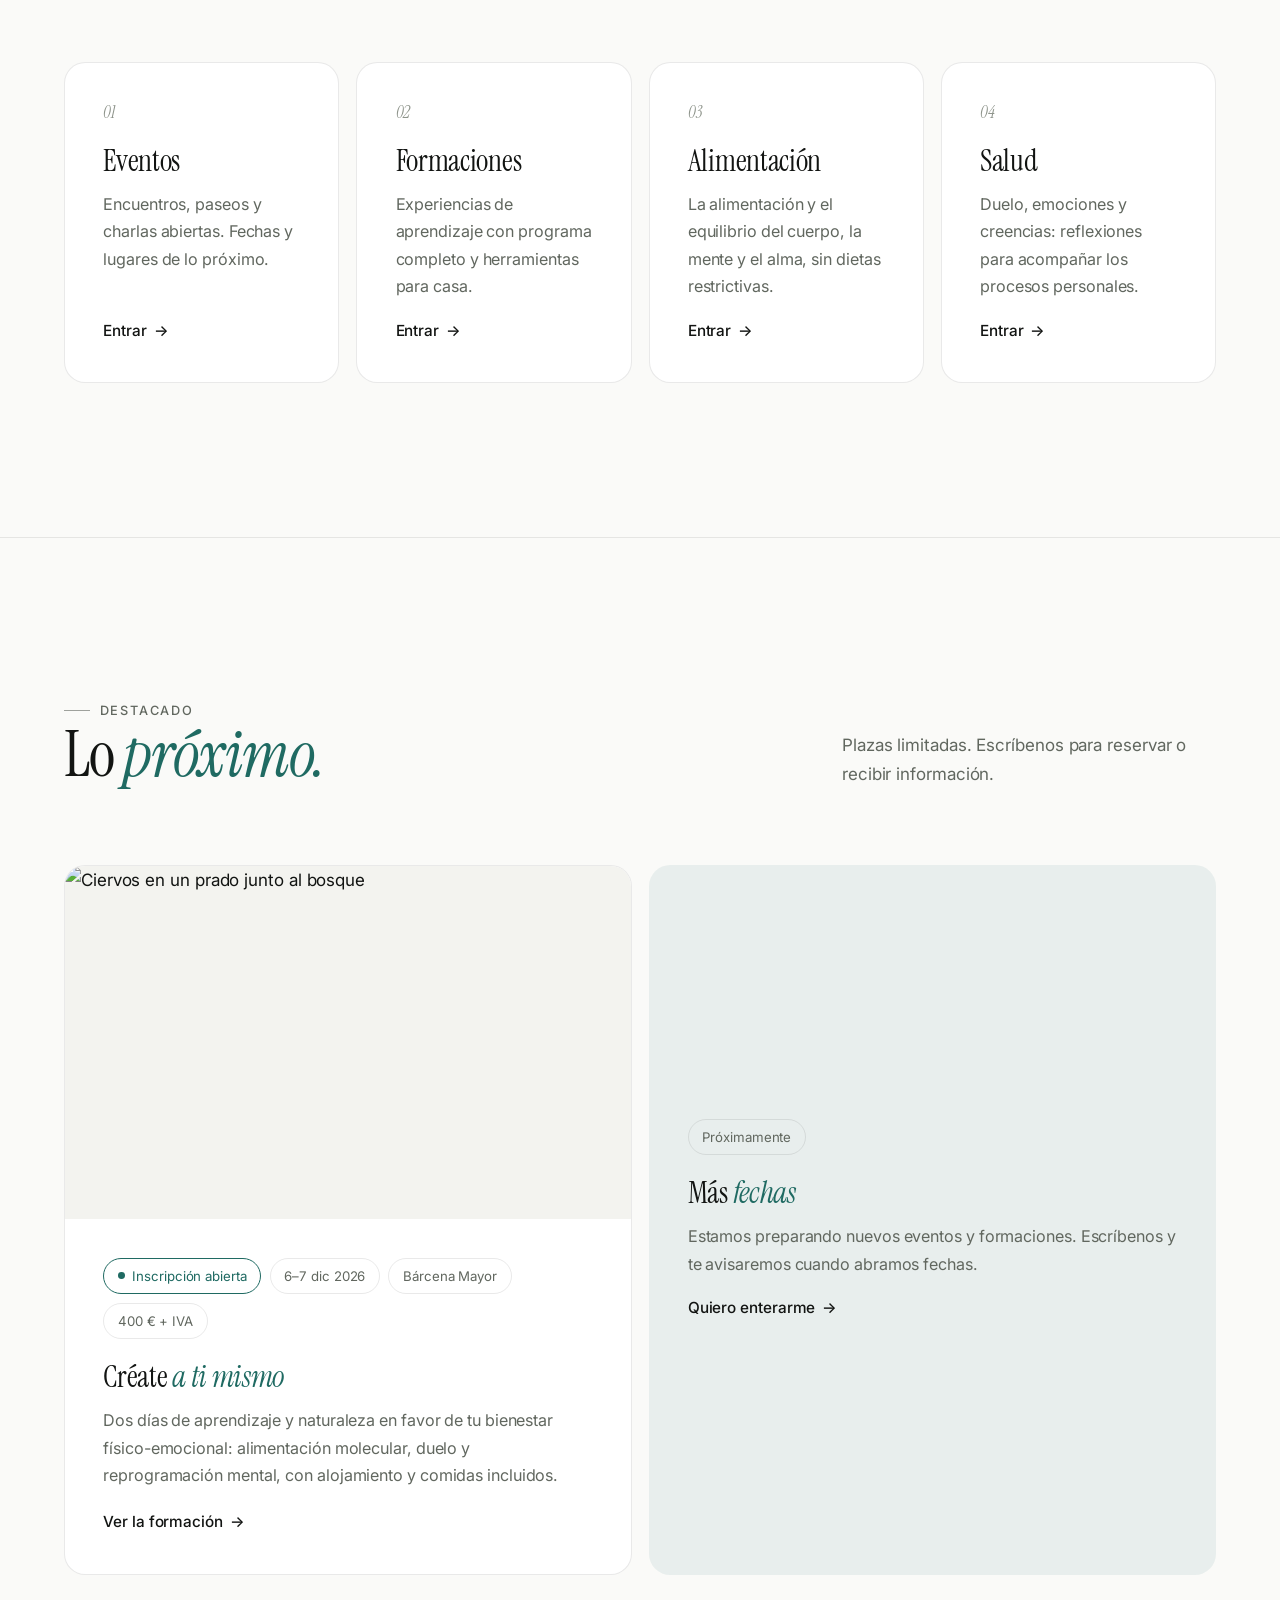
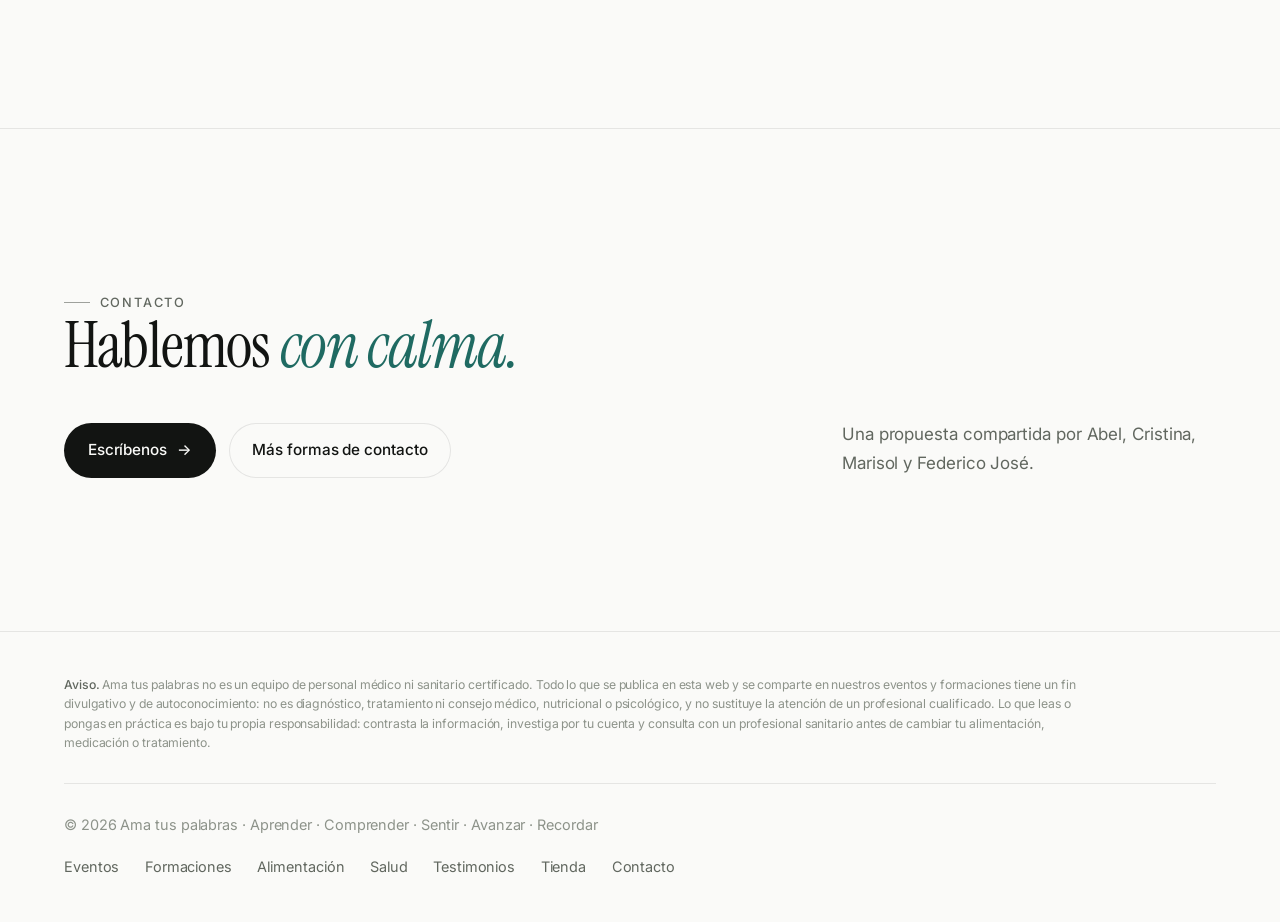
==== commit 60a9d4a4: "Precios sin IVA y noche adicional a 200 € Co-Authored-By: Claude Opus 5.5 <noreply@anthropic.com>" ====
--- a/index.html
+++ b/index.html
@@ -131,7 +131,7 @@
           sizes="(min-width: 760px) 38rem, 100vw" alt="Ciervos en un prado junto al bosque" loading="lazy">
           </div>
           <div style="padding:clamp(1.5rem,3vw,2.25rem)">
-            <div class="tags"><span class="tag live">Inscripción abierta</span><span class="tag">6–7 dic 2026</span><span class="tag">Bárcena Mayor</span><span class="tag">400 €</span></div>
+            <div class="tags"><span class="tag live">Inscripción abierta</span><span class="tag">6–7 dic 2026</span><span class="tag">Bárcena Mayor</span><span class="tag">400 € + IVA</span></div>
             <h3 class="h3">Créate <em>a ti mismo</em></h3>
             <p>Dos días de aprendizaje y naturaleza en favor de tu bienestar físico-emocional: alimentación molecular, duelo y reprogramación mental, con alojamiento y comidas incluidos.</p>
             <span class="link">Ver la formación <span class="arrow">→</span></span>
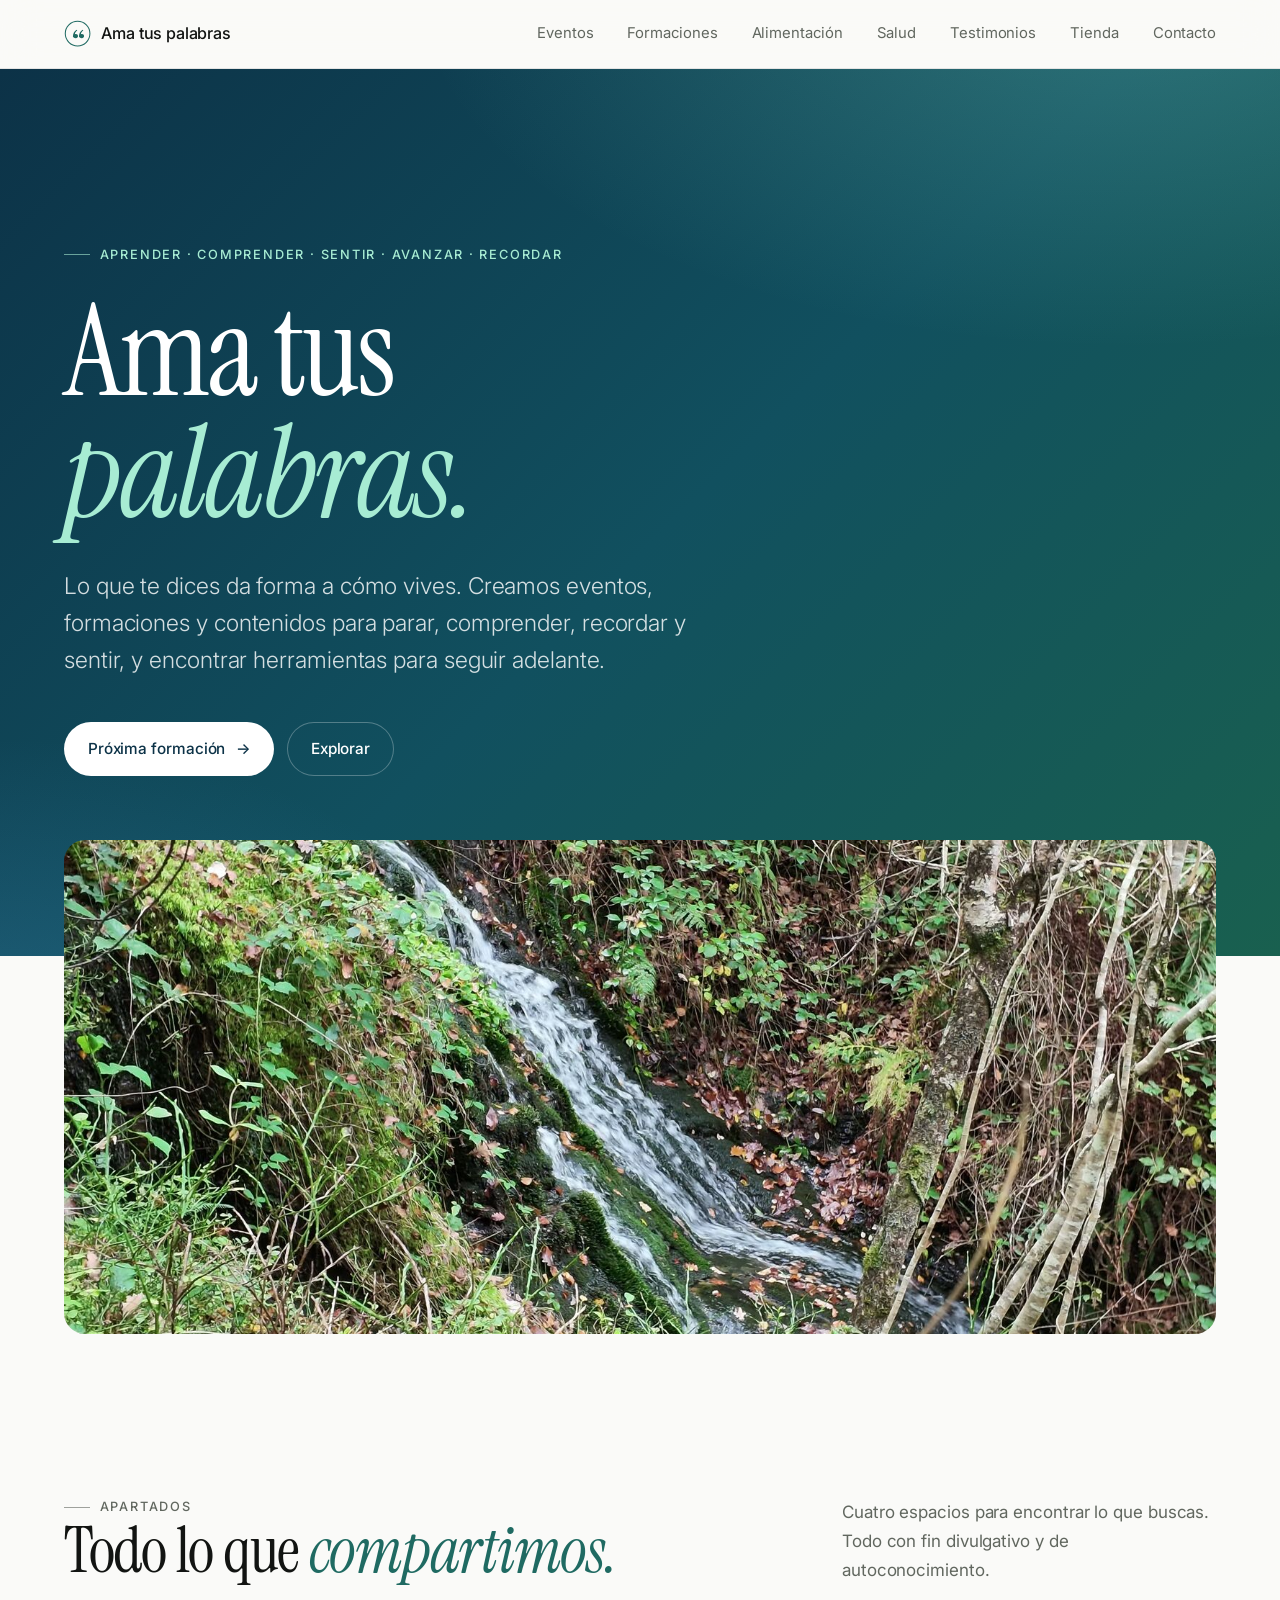
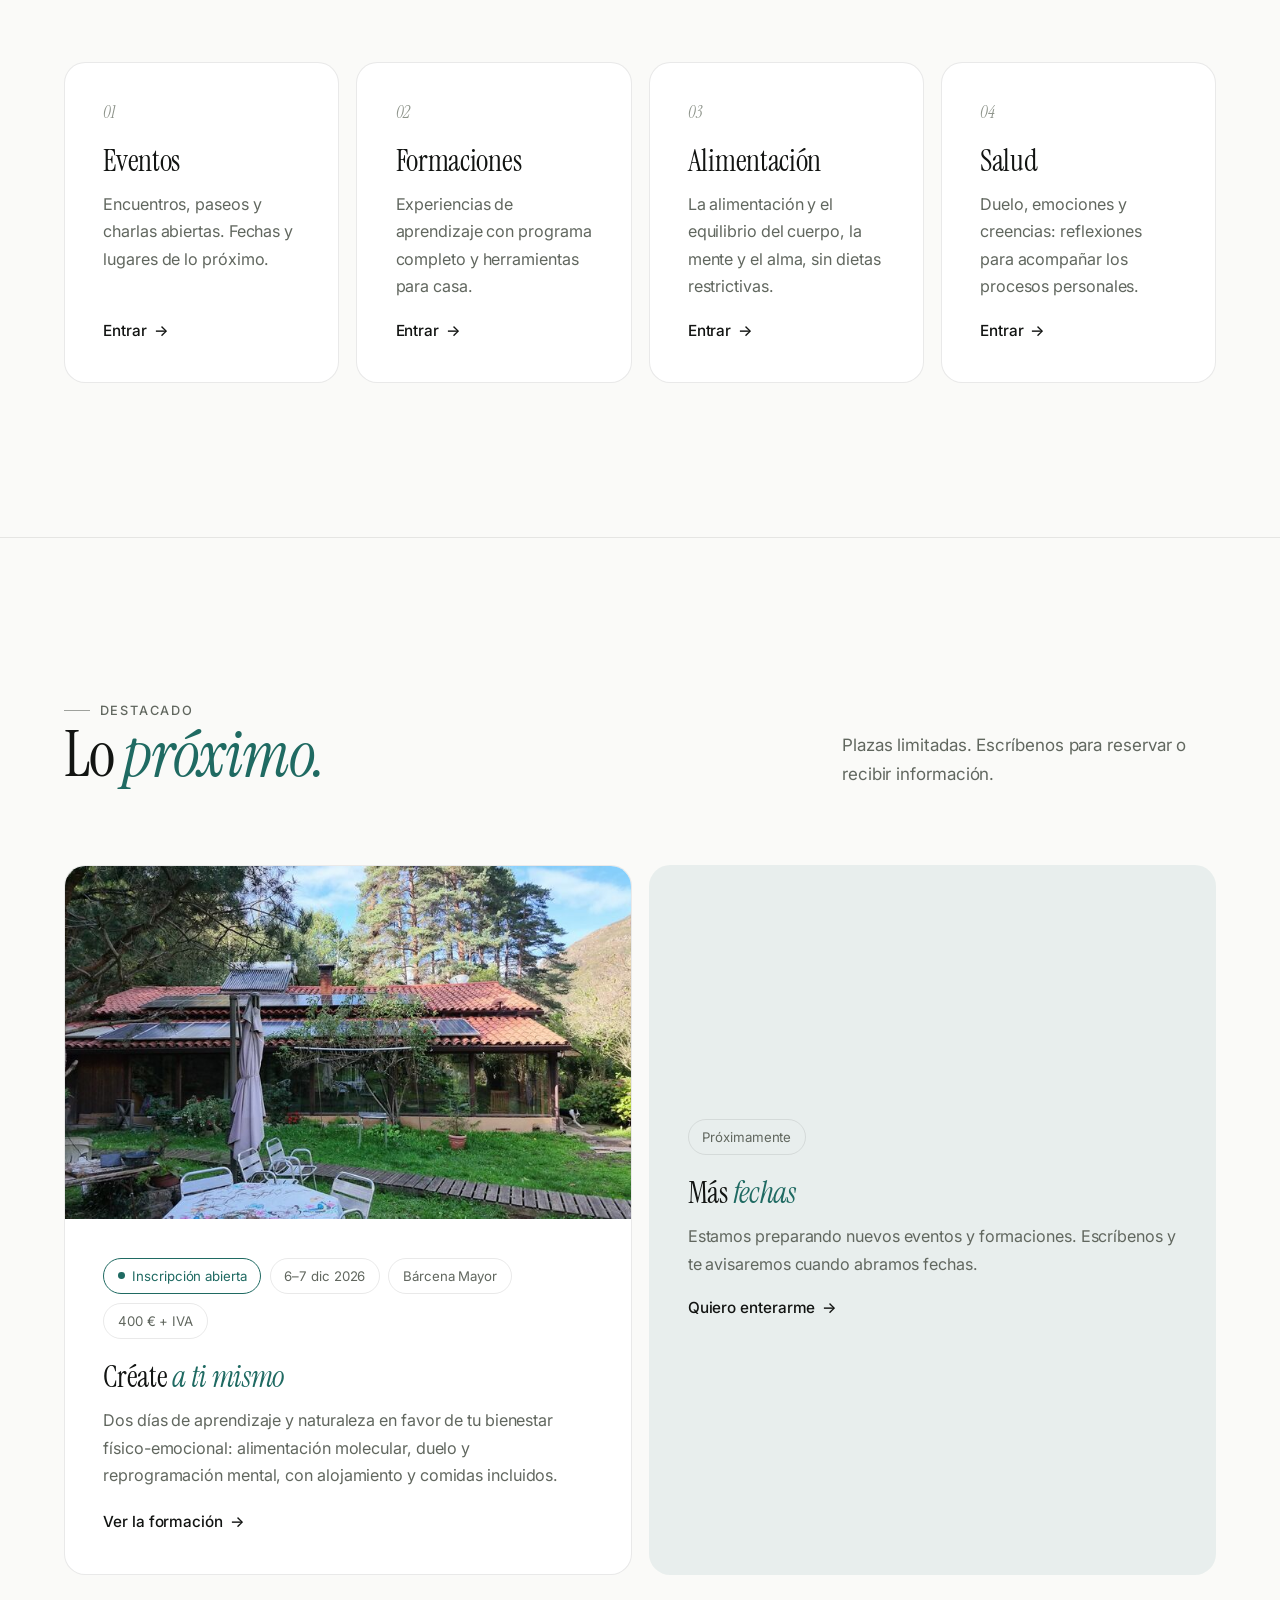
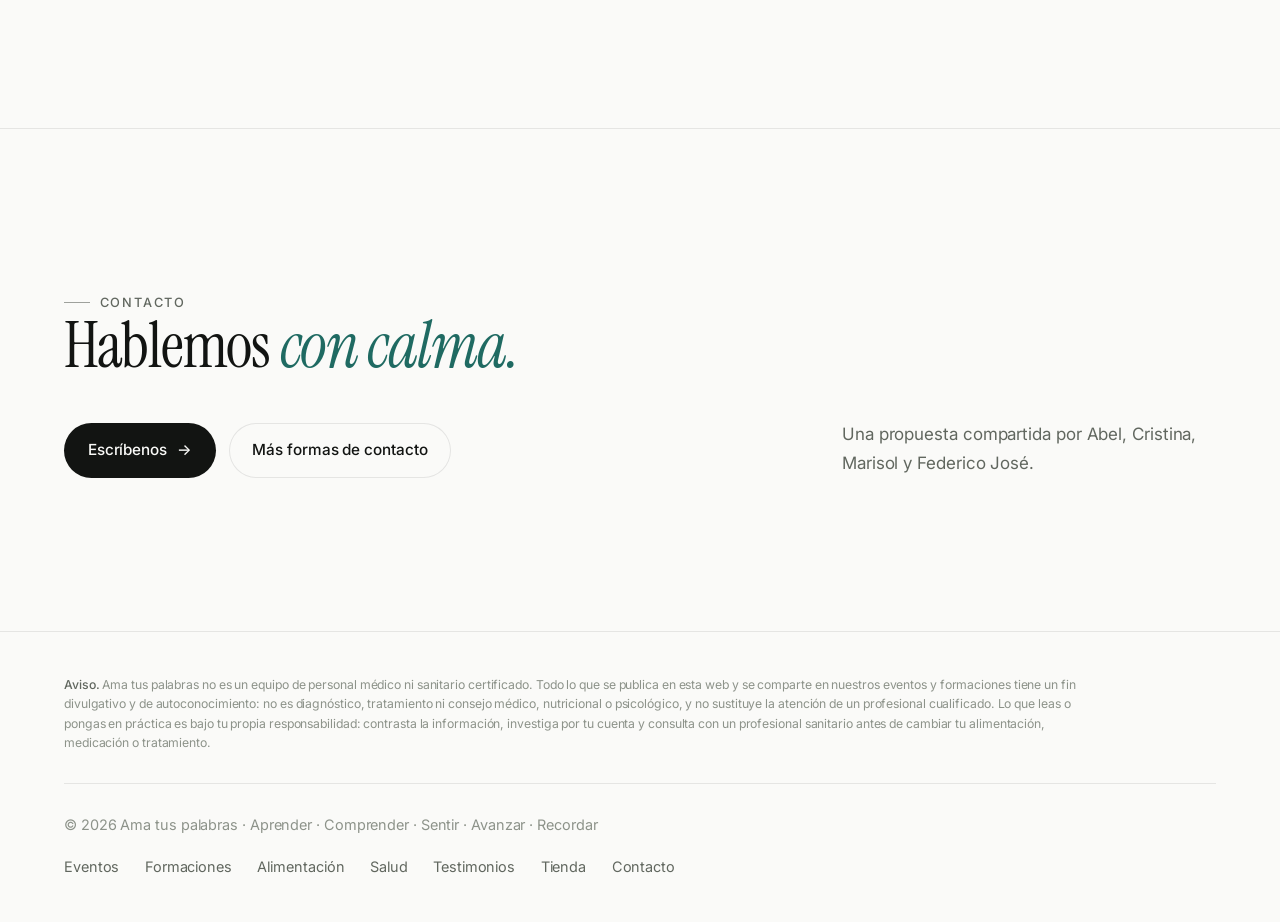
==== commit 50043f16: "Fotos y vídeo propios de la casa, libros en Amazon y redes - Fotogramas 4K de los vídeos de Setas (c" ====
--- a/index.html
+++ b/index.html
@@ -68,12 +68,12 @@
 
     <div class="wrap pull reveal">
       <figure class="hero-media" style="margin:0">
-        <img src="https://images.unsplash.com/photo-1448375240586-882707db888b?auto=format&amp;fit=crop&amp;w=1600&amp;q=80"
-          srcset="https://images.unsplash.com/photo-1448375240586-882707db888b?auto=format&amp;fit=crop&amp;w=800&amp;q=80 800w,
-          https://images.unsplash.com/photo-1448375240586-882707db888b?auto=format&amp;fit=crop&amp;w=1600&amp;q=80 1600w,
-          https://images.unsplash.com/photo-1448375240586-882707db888b?auto=format&amp;fit=crop&amp;w=2400&amp;q=80 2400w,
-          https://images.unsplash.com/photo-1448375240586-882707db888b?auto=format&amp;fit=crop&amp;w=3840&amp;q=80 3840w"
-          sizes="(min-width: 1400px) 76rem, 100vw" alt="Bosque frondoso con luz entre los árboles" fetchpriority="high">
+        <img src="assets/img/cascada2-1600.jpg"
+          srcset="assets/img/cascada2-800.jpg 800w,
+          assets/img/cascada2-1600.jpg 1600w,
+          assets/img/cascada2-2400.jpg 2400w,
+          assets/img/cascada2-3840.jpg 3840w"
+          sizes="(min-width: 1400px) 76rem, 100vw" alt="Cascada entre helechos y bosque" fetchpriority="high">
       </figure>
     </div>
 
@@ -124,11 +124,11 @@
       <div class="grid grid-2">
         <a class="card reveal" href="formaciones/crea-te-a-ti-mismo/" style="padding:0;overflow:hidden">
           <div class="hero-media" style="aspect-ratio:16/10;border-radius:0">
-            <img src="https://images.unsplash.com/photo-1472396961693-142e6e269027?auto=format&amp;fit=crop&amp;w=1600&amp;q=80"
-          srcset="https://images.unsplash.com/photo-1472396961693-142e6e269027?auto=format&amp;fit=crop&amp;w=800&amp;q=80 800w,
-          https://images.unsplash.com/photo-1472396961693-142e6e269027?auto=format&amp;fit=crop&amp;w=1600&amp;q=80 1600w,
-          https://images.unsplash.com/photo-1472396961693-142e6e269027?auto=format&amp;fit=crop&amp;w=2400&amp;q=80 2400w"
-          sizes="(min-width: 760px) 38rem, 100vw" alt="Ciervos en un prado junto al bosque" loading="lazy">
+            <img src="assets/img/casa-1600.jpg"
+          srcset="assets/img/casa-800.jpg 800w,
+          assets/img/casa-1600.jpg 1600w,
+          assets/img/casa-2400.jpg 2400w"
+          sizes="(min-width: 760px) 38rem, 100vw" alt="La casa del encuentro, con jardín y bosque alrededor" loading="lazy" decoding="async">
           </div>
           <div style="padding:clamp(1.5rem,3vw,2.25rem)">
             <div class="tags"><span class="tag live">Inscripción abierta</span><span class="tag">6–7 dic 2026</span><span class="tag">Bárcena Mayor</span><span class="tag">400 € + IVA</span></div>
--- a/assets/site.css
+++ b/assets/site.css
@@ -275,3 +275,16 @@
   .reveal.in { opacity: 1; transform: none; }
 }
 @media (prefers-reduced-motion: reduce) { html { scroll-behavior: auto; } }
+
+/* Fotos y vídeo propios */
+.hero-media video { display: block; width: 100%; height: 100%; object-fit: cover; }
+.card-body { display: flex; flex-direction: column; flex: 1; padding: clamp(1.25rem, 2.5vw, 1.75rem); }
+.card-body .h3 { margin: 1rem 0 .6rem; }
+.gallery { display: grid; grid-template-columns: repeat(3, minmax(0, 1fr)); grid-auto-rows: clamp(10rem, 18vw, 17rem); gap: 1rem; }
+.gallery figure { margin: 0; aspect-ratio: auto; }
+.gallery figure:first-child { grid-column: span 2; grid-row: span 2; }
+@media (max-width: 760px) {
+  .gallery { grid-template-columns: repeat(2, minmax(0, 1fr)); grid-auto-rows: 9rem; gap: .6rem; }
+  .gallery figure:first-child { grid-row: span 1; }
+  .gallery figure:last-child { grid-column: span 2; }
+}
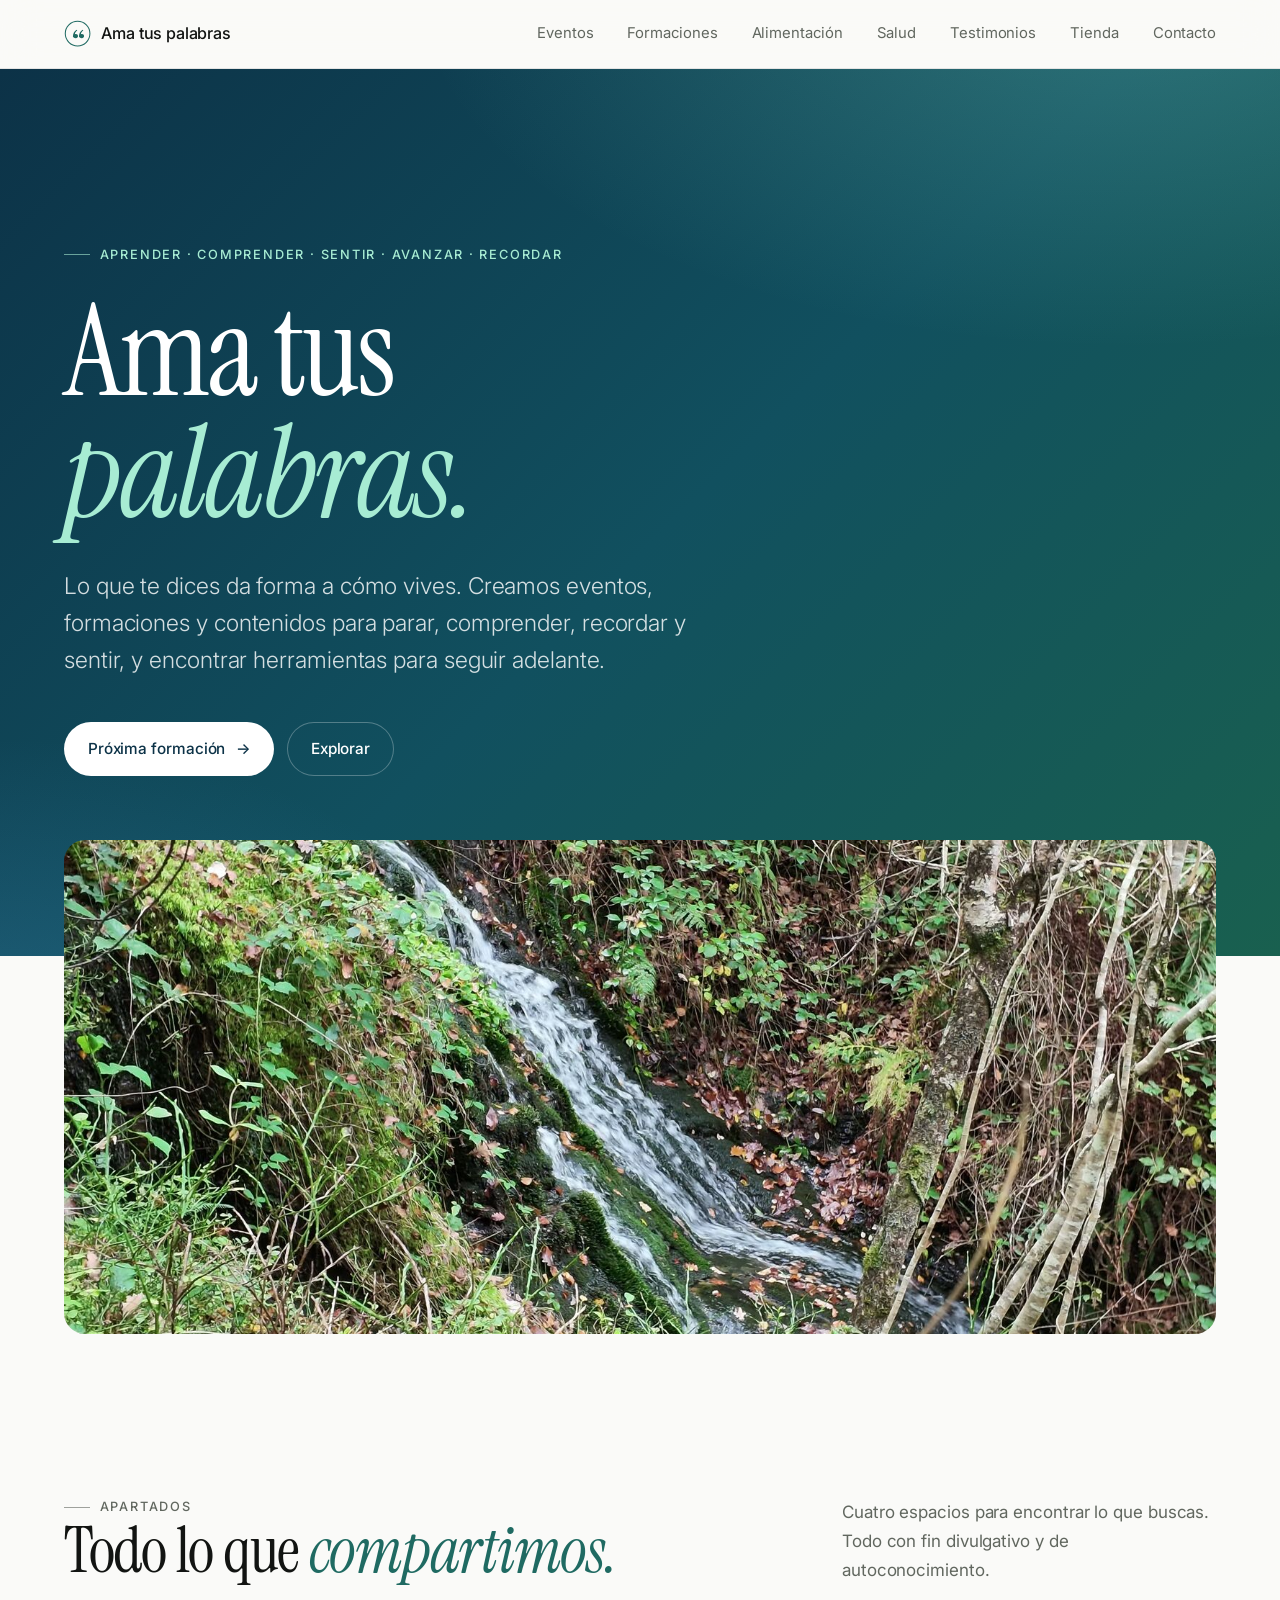
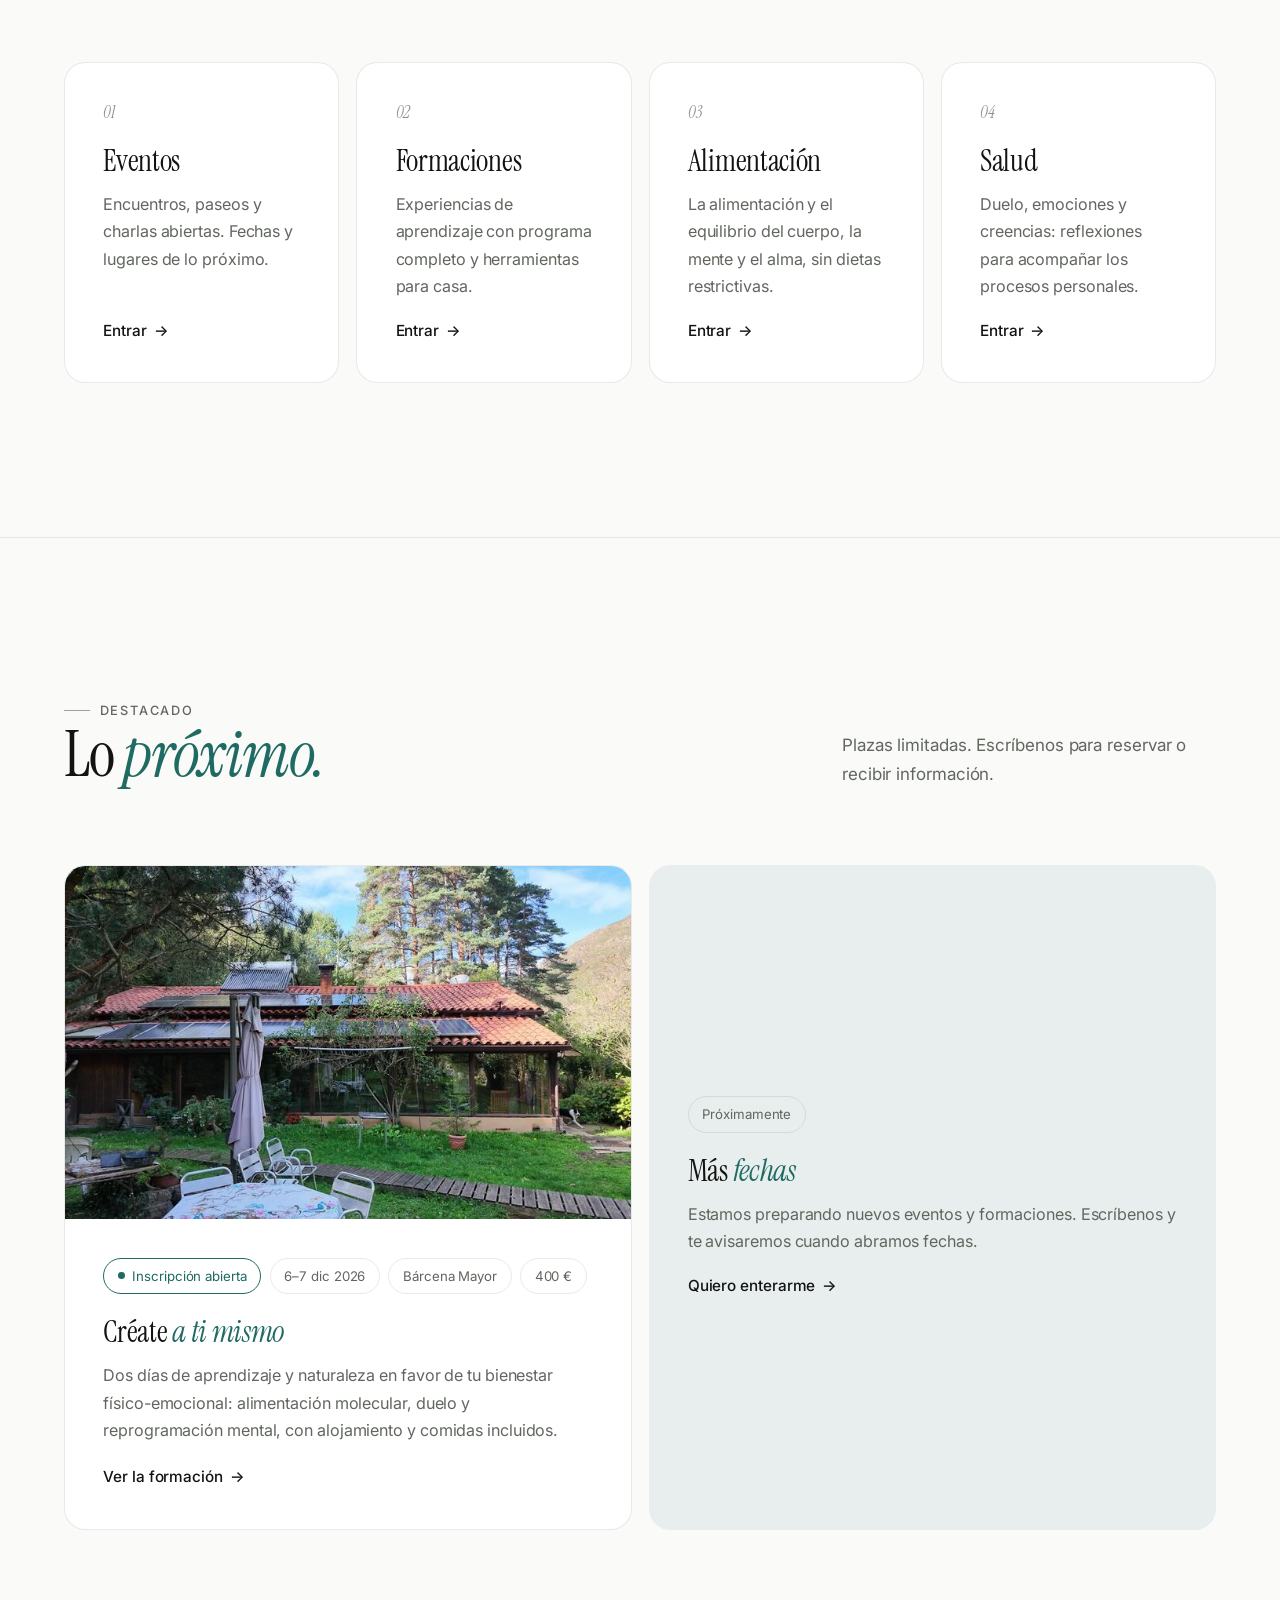
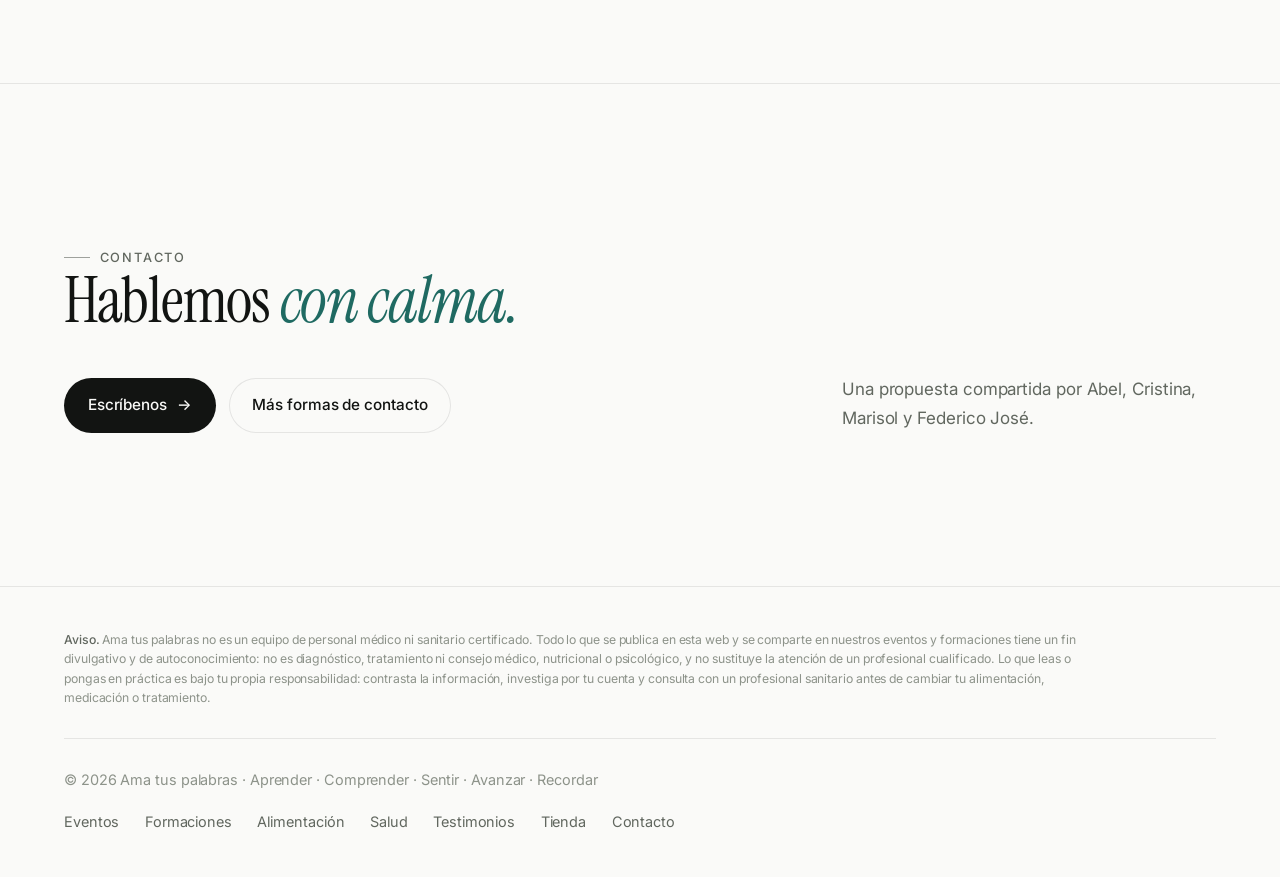
==== commit b9b78e84: "Quitar las menciones al IVA: solo el precio Co-Authored-By: Claude Opus 5.5 <noreply@anthropic.com>" ====
--- a/index.html
+++ b/index.html
@@ -131,7 +131,7 @@
           sizes="(min-width: 760px) 38rem, 100vw" alt="La casa del encuentro, con jardín y bosque alrededor" loading="lazy" decoding="async">
           </div>
           <div style="padding:clamp(1.5rem,3vw,2.25rem)">
-            <div class="tags"><span class="tag live">Inscripción abierta</span><span class="tag">6–7 dic 2026</span><span class="tag">Bárcena Mayor</span><span class="tag">400 € + IVA</span></div>
+            <div class="tags"><span class="tag live">Inscripción abierta</span><span class="tag">6–7 dic 2026</span><span class="tag">Bárcena Mayor</span><span class="tag">400 €</span></div>
             <h3 class="h3">Créate <em>a ti mismo</em></h3>
             <p>Dos días de aprendizaje y naturaleza en favor de tu bienestar físico-emocional: alimentación molecular, duelo y reprogramación mental, con alojamiento y comidas incluidos.</p>
             <span class="link">Ver la formación <span class="arrow">→</span></span>
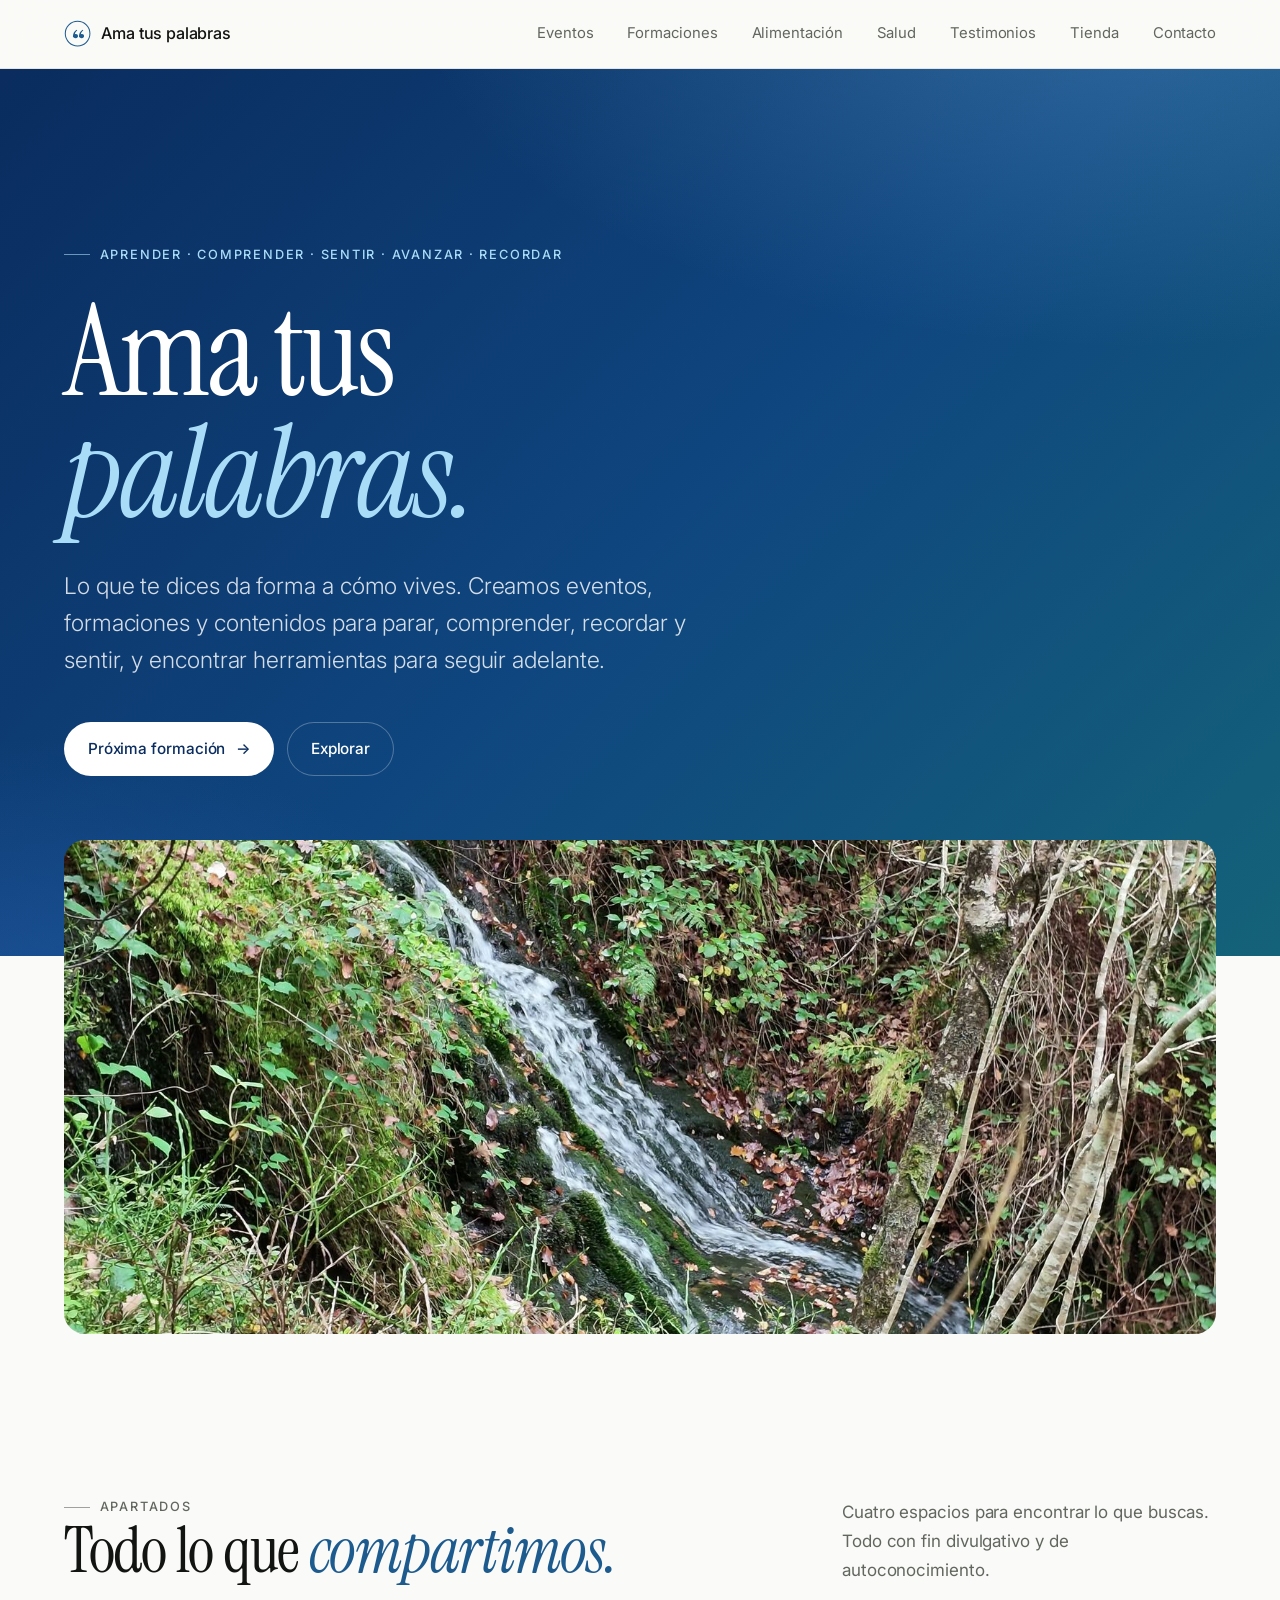
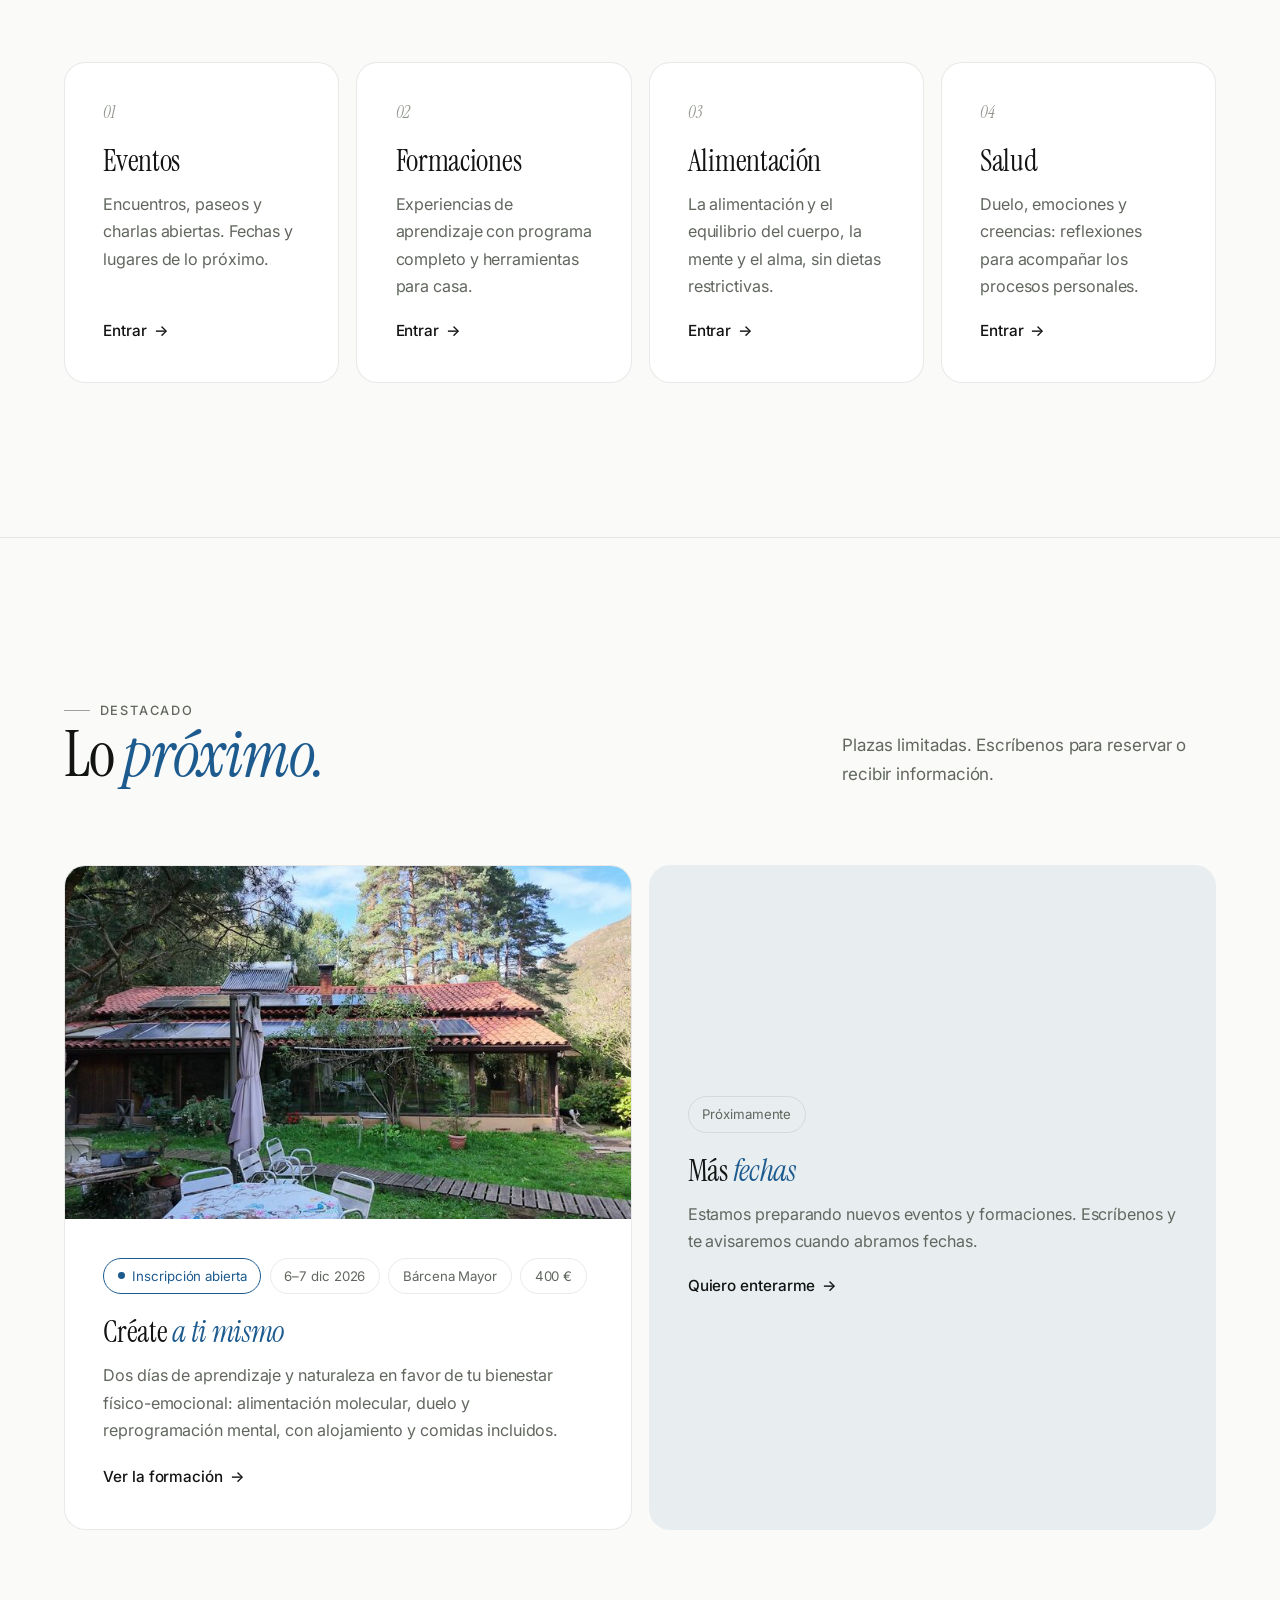
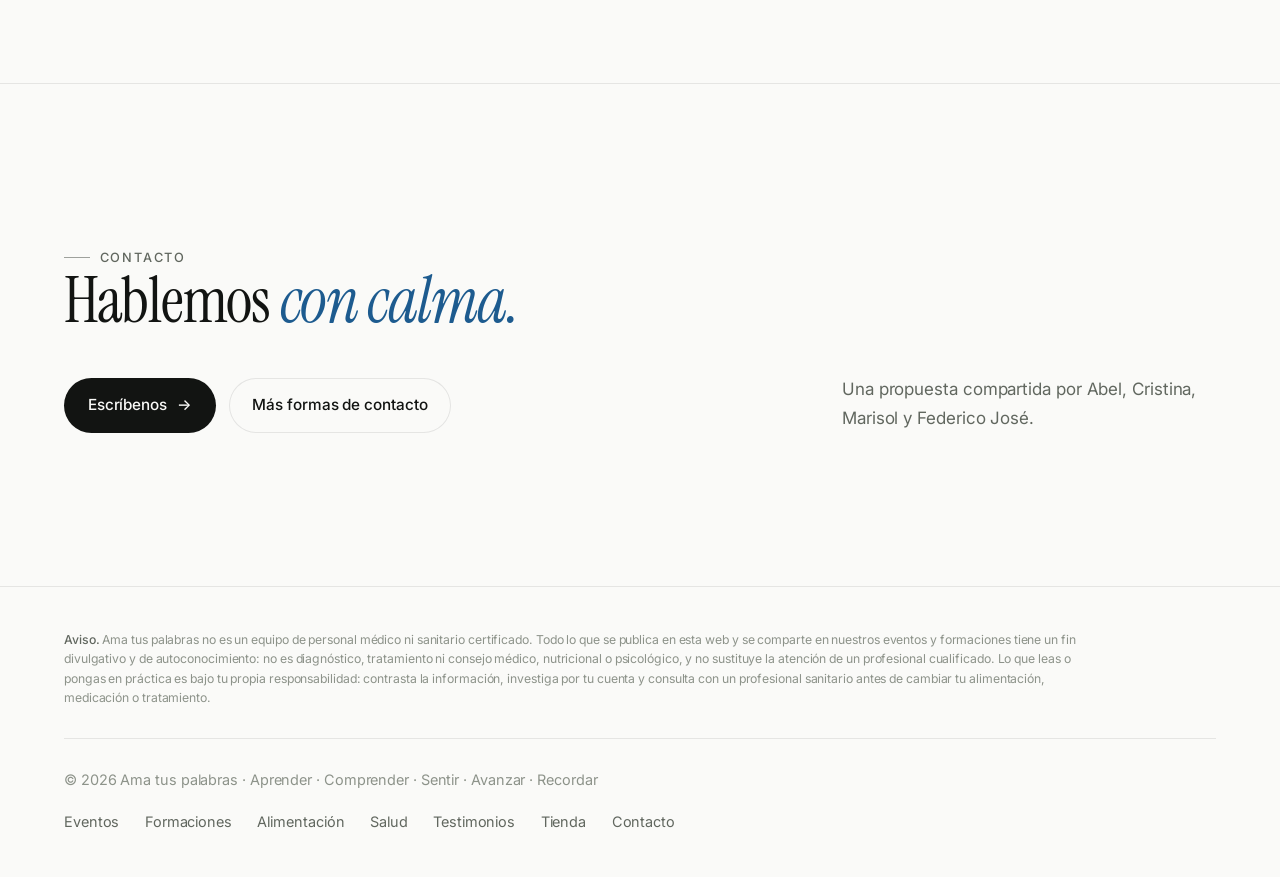
==== commit 24d31c82: "Esquema más azul y versión en los enlaces de CSS y JS Co-Authored-By: Claude Opus 5.5 <noreply@anthr" ====
--- a/index.html
+++ b/index.html
@@ -30,7 +30,7 @@
   <link rel="manifest" href="manifest.webmanifest">
   <link rel="preconnect" href="https://fonts.googleapis.com">
   <link rel="preconnect" href="https://fonts.gstatic.com" crossorigin>
-  <link rel="stylesheet" href="assets/site.css">
+  <link rel="stylesheet" href="assets/site.css?v=11ee1440">
 </head>
 <body>
   <header class="site-header">
@@ -170,6 +170,6 @@
       </div>
     </div>
   </footer>
-  <script src="assets/site.js"></script>
+  <script src="assets/site.js?v=11ee1440"></script>
 </body>
 </html>
--- a/assets/site.css
+++ b/assets/site.css
@@ -11,14 +11,14 @@
   --muted: #61675f;
   --faint: #8d938a;
   --line: rgba(18, 20, 18, .09);
-  --accent: #1f6a62;
-  --accent-soft: rgba(31, 106, 98, .08);
-  --band: radial-gradient(70rem 36rem at 88% -10%, rgba(126, 214, 192, .28), transparent 60%),
-          radial-gradient(50rem 30rem at 0% 110%, rgba(64, 140, 190, .30), transparent 60%),
-          linear-gradient(135deg, #0c3247 0%, #11505f 52%, #19604f 100%);
+  --accent: #1d5b8f;
+  --accent-soft: rgba(29, 91, 143, .08);
+  --band: radial-gradient(70rem 36rem at 88% -10%, rgba(130, 196, 240, .28), transparent 60%),
+          radial-gradient(50rem 30rem at 0% 110%, rgba(60, 120, 220, .32), transparent 60%),
+          linear-gradient(135deg, #0a2c5e 0%, #0f467f 52%, #146279 100%);
   --band-ink: #ffffff;
   --band-muted: rgba(255, 255, 255, .82);
-  --band-accent: #a7ecd3;
+  --band-accent: #a9dcf7;
   --band-line: rgba(255, 255, 255, .28);
   --on-accent: #ffffff;
   --shadow: 0 1px 2px rgba(18, 20, 18, .04), 0 12px 40px -12px rgba(18, 20, 18, .10);
@@ -42,11 +42,11 @@
     --muted: #a0a69d;
     --faint: #737970;
     --line: rgba(255, 255, 255, .08);
-    --accent: #8fd6c4;
-    --accent-soft: rgba(143, 214, 196, .09);
-    --band: radial-gradient(70rem 36rem at 88% -10%, rgba(126, 214, 192, .18), transparent 60%),
-            radial-gradient(50rem 30rem at 0% 110%, rgba(64, 140, 190, .22), transparent 60%),
-            linear-gradient(135deg, #082433 0%, #0c3b47 52%, #12463b 100%);
+    --accent: #8ec5ef;
+    --accent-soft: rgba(142, 197, 239, .09);
+    --band: radial-gradient(70rem 36rem at 88% -10%, rgba(130, 196, 240, .18), transparent 60%),
+            radial-gradient(50rem 30rem at 0% 110%, rgba(60, 120, 220, .24), transparent 60%),
+            linear-gradient(135deg, #071f45 0%, #0b3462 52%, #0f4a5c 100%);
     --on-accent: #0b0c0b;
     --shadow: 0 1px 2px rgba(0, 0, 0, .3), 0 16px 48px -16px rgba(0, 0, 0, .6);
     --header: rgba(11, 12, 11, .72);
@@ -168,7 +168,7 @@
 .hero .eyebrow, .band .eyebrow { color: var(--band-accent); }
 .hero em, .band em { color: var(--band-accent) !important; }
 .hero .lead, .band .lead, .band p { color: var(--band-muted); }
-.hero .button, .band .button { background: #fff; color: #0c3247; }
+.hero .button, .band .button { background: #fff; color: #0a2c5e; }
 .hero .button.ghost, .band .button.ghost { background: transparent; color: #fff; box-shadow: inset 0 0 0 1px var(--band-line); }
 .hero .button.ghost:hover, .band .button.ghost:hover { box-shadow: inset 0 0 0 1px #fff; }
 .band .tag { color: #fff; border-color: var(--band-line); }
